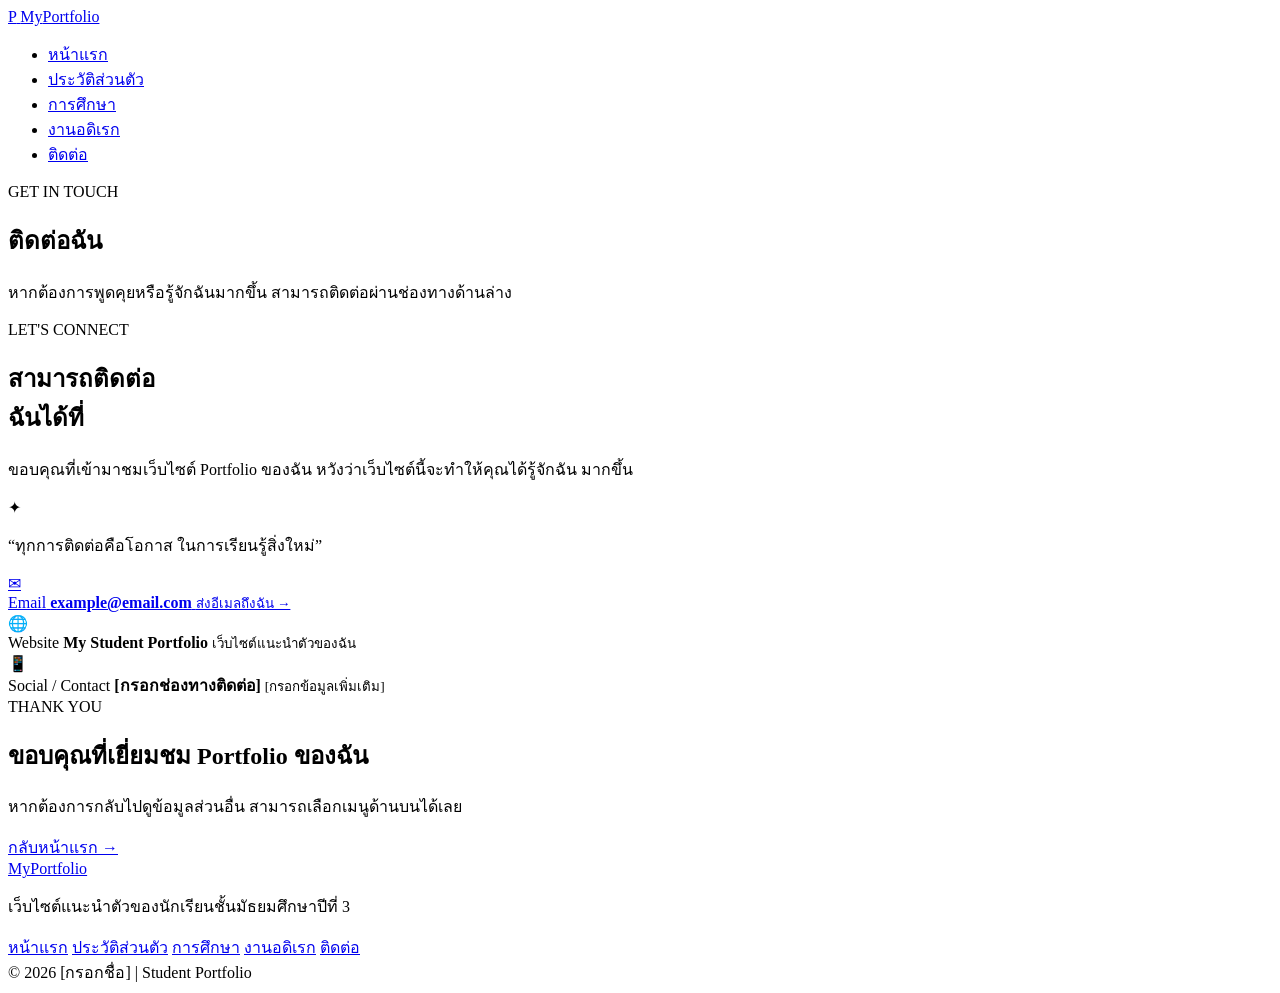
==== contact.html @ 5b21dd38 "Create contact.html" ====
<!DOCTYPE html>
<html lang="th">
<head>
    <meta charset="UTF-8">
    <meta name="viewport" content="width=device-width, initial-scale=1.0">
    <meta name="description" content="ช่องทางติดต่อของนักเรียน">
    <title>My Portfolio | ติดต่อ</title>

    <link rel="stylesheet" href="style.css">
</head>

<body>

    <!-- Navigation -->
    <header class="site-header">
        <nav class="navbar container">
            <a href="index.html" class="logo">
                <span class="logo-mark">P</span>
                <span>My<span>Portfolio</span></span>
            </a>

            <ul class="nav-links">
                <li><a href="index.html">หน้าแรก</a></li>
                <li><a href="profile.html">ประวัติส่วนตัว</a></li>
                <li><a href="education.html">การศึกษา</a></li>
                <li><a href="hobby.html">งานอดิเรก</a></li>
                <li><a href="contact.html" class="active">ติดต่อ</a></li>
            </ul>
        </nav>
    </header>

    <main>

        <!-- Page Hero -->
        <section class="page-hero">
            <div class="container">
                <span class="section-label">GET IN TOUCH</span>
                <h1>ติดต่อฉัน</h1>
                <p>
                    หากต้องการพูดคุยหรือรู้จักฉันมากขึ้น
                    สามารถติดต่อผ่านช่องทางด้านล่าง
                </p>
            </div>
        </section>

        <!-- Contact -->
        <section class="section">
            <div class="container contact-layout">

                <div class="contact-intro">

                    <span class="section-label">LET'S CONNECT</span>

                    <h2>
                        สามารถติดต่อ<br>
                        <span>ฉันได้ที่</span>
                    </h2>

                    <p>
                        ขอบคุณที่เข้ามาชมเว็บไซต์ Portfolio ของฉัน
                        หวังว่าเว็บไซต์นี้จะทำให้คุณได้รู้จักฉัน
                        มากขึ้น
                    </p>

                    <div class="contact-quote">
                        <span>✦</span>
                        <p>
                            “ทุกการติดต่อคือโอกาส
                            ในการเรียนรู้สิ่งใหม่”
                        </p>
                    </div>

                </div>

                <div class="contact-cards">

                    <a href="mailto:example@email.com" class="contact-card">
                        <div class="contact-card-icon">✉</div>

                        <div>
                            <span>Email</span>
                            <strong>example@email.com</strong>
                            <small>ส่งอีเมลถึงฉัน →</small>
                        </div>
                    </a>

                    <div class="contact-card">
                        <div class="contact-card-icon">🌐</div>

                        <div>
                            <span>Website</span>
                            <strong>My Student Portfolio</strong>
                            <small>เว็บไซต์แนะนำตัวของฉัน</small>
                        </div>
                    </div>

                    <div class="contact-card">
                        <div class="contact-card-icon">📱</div>

                        <div>
                            <span>Social / Contact</span>
                            <strong>[กรอกช่องทางติดต่อ]</strong>
                            <small>[กรอกข้อมูลเพิ่มเติม]</small>
                        </div>
                    </div>

                </div>

            </div>
        </section>

        <!-- CTA -->
        <section class="container">
            <div class="contact-cta">

                <div>
                    <span class="section-label light-label">
                        THANK YOU
                    </span>

                    <h2>ขอบคุณที่เยี่ยมชม Portfolio ของฉัน</h2>

                    <p>
                        หากต้องการกลับไปดูข้อมูลส่วนอื่น
                        สามารถเลือกเมนูด้านบนได้เลย
                    </p>
                </div>

                <a href="index.html" class="btn btn-white">
                    กลับหน้าแรก →
                </a>

            </div>
        </section>

    </main>

    <!-- Footer -->
    <footer class="site-footer">
        <div class="container footer-content">

            <div>
                <a href="index.html" class="footer-logo">
                    MyPortfolio
                </a>
                <p>
                    เว็บไซต์แนะนำตัวของนักเรียนชั้นมัธยมศึกษาปีที่ 3
                </p>
            </div>

            <div class="footer-links">
                <a href="index.html">หน้าแรก</a>
                <a href="profile.html">ประวัติส่วนตัว</a>
                <a href="education.html">การศึกษา</a>
                <a href="hobby.html">งานอดิเรก</a>
                <a href="contact.html">ติดต่อ</a>
            </div>

        </div>

        <div class="container copyright">
            © 2026 [กรอกชื่อ] | Student Portfolio
        </div>
    </footer>

</body>
</html>
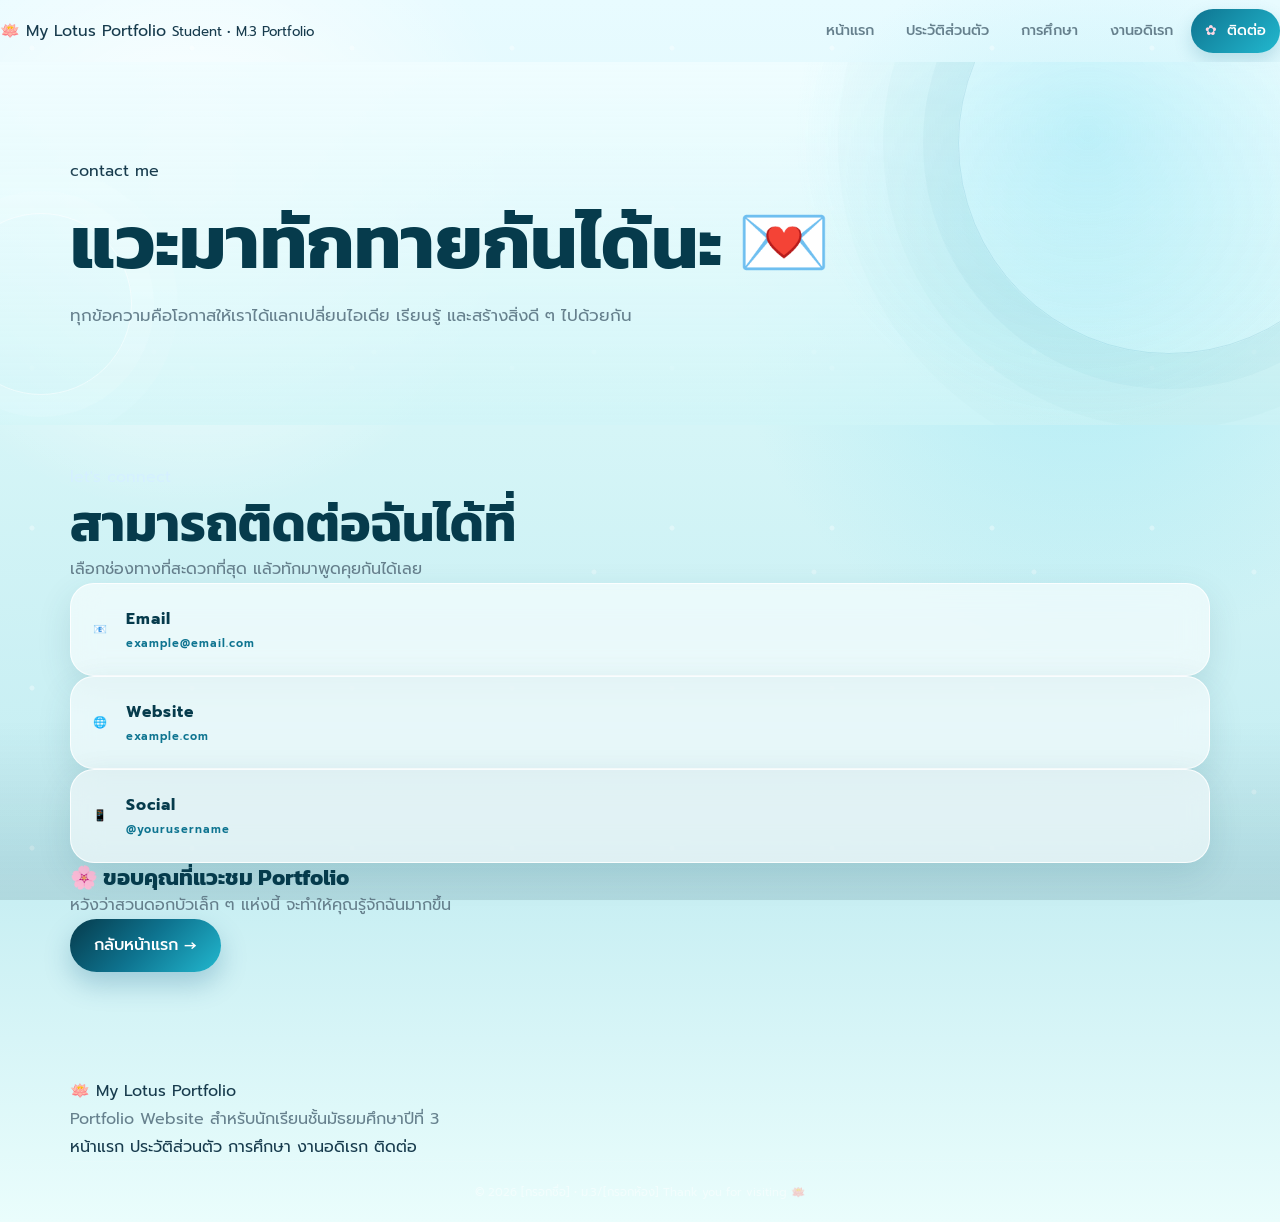
==== commit a56ed110: "Update contact.html" ====
--- a/contact.html
+++ b/contact.html
@@ -1,167 +1,308 @@
 <!DOCTYPE html>
 <html lang="th">
 <head>
-    <meta charset="UTF-8">
-    <meta name="viewport" content="width=device-width, initial-scale=1.0">
-    <meta name="description" content="ช่องทางติดต่อของนักเรียน">
-    <title>My Portfolio | ติดต่อ</title>
-
-    <link rel="stylesheet" href="style.css">
+  <meta charset="UTF-8">
+  <meta name="viewport" content="width=device-width, initial-scale=1.0">
+  <meta name="description" content="ช่องทางติดต่อเจ้าของเว็บไซต์ Portfolio">
+  <title>My Lotus Portfolio | ติดต่อ</title>
+  <link rel="stylesheet" href="style.css">
 </head>
 
 <body>
 
-    <!-- Navigation -->
-    <header class="site-header">
-        <nav class="navbar container">
-            <a href="index.html" class="logo">
-                <span class="logo-mark">P</span>
-                <span>My<span>Portfolio</span></span>
+<div class="site-shell">
+
+  <div class="nav-wrap">
+
+    <nav class="navbar" aria-label="เมนูหลัก">
+
+      <a class="brand" href="index.html">
+
+        <span class="brand-mark">
+          🪷
+        </span>
+
+        <span>
+          My Lotus Portfolio
+          <small>Student • M.3 Portfolio</small>
+        </span>
+
+      </a>
+
+
+      <div class="nav-links">
+
+        <a href="index.html">
+          หน้าแรก
+        </a>
+
+        <a href="profile.html">
+          ประวัติส่วนตัว
+        </a>
+
+        <a href="education.html">
+          การศึกษา
+        </a>
+
+        <a href="hobby.html">
+          งานอดิเรก
+        </a>
+
+        <a class="active" href="contact.html">
+          ติดต่อ
+        </a>
+
+      </div>
+
+    </nav>
+
+  </div>
+
+
+  <main>
+
+    <section class="page-hero">
+
+      <div class="container">
+
+        <div class="page-hero-inner reveal">
+
+          <div class="section-kicker">
+            contact me
+          </div>
+
+          <h1>
+            แวะมาทักทายกันได้นะ 💌
+          </h1>
+
+          <p>
+            ทุกข้อความคือโอกาสให้เราได้แลกเปลี่ยนไอเดีย
+            เรียนรู้ และสร้างสิ่งดี ๆ ไปด้วยกัน
+          </p>
+
+        </div>
+
+      </div>
+
+    </section>
+
+
+    <section
+      class="section"
+      style="padding-top:38px"
+    >
+
+      <div class="container">
+
+        <div class="contact-hero">
+
+
+          <article
+            class="lake-card contact-banner reveal"
+            style="position:relative;overflow:hidden"
+          >
+
+            <div class="card-content">
+
+              <div
+                class="section-kicker"
+                style="color:#d5f0ff"
+              >
+                let's connect
+              </div>
+
+              <h2>
+                สามารถติดต่อฉันได้ที่
+              </h2>
+
+              <p>
+                เลือกช่องทางที่สะดวกที่สุด
+                แล้วทักมาพูดคุยกันได้เลย
+              </p>
+
+            </div>
+
+            <div class="contact-wave"></div>
+
+          </article>
+
+
+          <div class="contact-list">
+
+            <a
+              class="lake-card contact-card reveal delay-1"
+              href="mailto:example@email.com"
+            >
+
+              <span class="contact-icon">
+                📧
+              </span>
+
+              <span>
+
+                <strong>
+                  Email
+                </strong>
+
+                <span>
+                  example@email.com
+                </span>
+
+              </span>
+
             </a>
 
-            <ul class="nav-links">
-                <li><a href="index.html">หน้าแรก</a></li>
-                <li><a href="profile.html">ประวัติส่วนตัว</a></li>
-                <li><a href="education.html">การศึกษา</a></li>
-                <li><a href="hobby.html">งานอดิเรก</a></li>
-                <li><a href="contact.html" class="active">ติดต่อ</a></li>
-            </ul>
+
+            <a
+              class="lake-card contact-card reveal delay-2"
+              href="https://example.com"
+              target="_blank"
+              rel="noopener"
+            >
+
+              <span class="contact-icon">
+                🌐
+              </span>
+
+              <span>
+
+                <strong>
+                  Website
+                </strong>
+
+                <span>
+                  example.com
+                </span>
+
+              </span>
+
+            </a>
+
+
+            <a
+              class="lake-card contact-card reveal"
+              href="https://instagram.com/"
+              target="_blank"
+              rel="noopener"
+            >
+
+              <span class="contact-icon">
+                📱
+              </span>
+
+              <span>
+
+                <strong>
+                  Social
+                </strong>
+
+                <span>
+                  @yourusername
+                </span>
+
+              </span>
+
+            </a>
+
+          </div>
+
+        </div>
+
+
+        <div class="lake-card cta reveal">
+
+          <div>
+
+            <h3>
+              🌸 ขอบคุณที่แวะชม Portfolio
+            </h3>
+
+            <p>
+              หวังว่าสวนดอกบัวเล็ก ๆ แห่งนี้
+              จะทำให้คุณรู้จักฉันมากขึ้น
+            </p>
+
+          </div>
+
+          <a
+            class="btn btn-primary"
+            href="index.html"
+          >
+            กลับหน้าแรก →
+          </a>
+
+        </div>
+
+      </div>
+
+    </section>
+
+  </main>
+
+
+  <footer class="footer">
+
+    <div class="container">
+
+      <div class="footer-grid">
+
+        <div>
+
+          <div class="footer-brand">
+            🪷 My Lotus Portfolio
+          </div>
+
+          <p>
+            Portfolio Website สำหรับนักเรียนชั้นมัธยมศึกษาปีที่ 3
+          </p>
+
+        </div>
+
+
+        <nav class="footer-nav">
+
+          <a href="index.html">
+            หน้าแรก
+          </a>
+
+          <a href="profile.html">
+            ประวัติส่วนตัว
+          </a>
+
+          <a href="education.html">
+            การศึกษา
+          </a>
+
+          <a href="hobby.html">
+            งานอดิเรก
+          </a>
+
+          <a href="contact.html">
+            ติดต่อ
+          </a>
+
         </nav>
-    </header>
-
-    <main>
-
-        <!-- Page Hero -->
-        <section class="page-hero">
-            <div class="container">
-                <span class="section-label">GET IN TOUCH</span>
-                <h1>ติดต่อฉัน</h1>
-                <p>
-                    หากต้องการพูดคุยหรือรู้จักฉันมากขึ้น
-                    สามารถติดต่อผ่านช่องทางด้านล่าง
-                </p>
-            </div>
-        </section>
-
-        <!-- Contact -->
-        <section class="section">
-            <div class="container contact-layout">
-
-                <div class="contact-intro">
-
-                    <span class="section-label">LET'S CONNECT</span>
-
-                    <h2>
-                        สามารถติดต่อ<br>
-                        <span>ฉันได้ที่</span>
-                    </h2>
-
-                    <p>
-                        ขอบคุณที่เข้ามาชมเว็บไซต์ Portfolio ของฉัน
-                        หวังว่าเว็บไซต์นี้จะทำให้คุณได้รู้จักฉัน
-                        มากขึ้น
-                    </p>
-
-                    <div class="contact-quote">
-                        <span>✦</span>
-                        <p>
-                            “ทุกการติดต่อคือโอกาส
-                            ในการเรียนรู้สิ่งใหม่”
-                        </p>
-                    </div>
-
-                </div>
-
-                <div class="contact-cards">
-
-                    <a href="mailto:example@email.com" class="contact-card">
-                        <div class="contact-card-icon">✉</div>
-
-                        <div>
-                            <span>Email</span>
-                            <strong>example@email.com</strong>
-                            <small>ส่งอีเมลถึงฉัน →</small>
-                        </div>
-                    </a>
-
-                    <div class="contact-card">
-                        <div class="contact-card-icon">🌐</div>
-
-                        <div>
-                            <span>Website</span>
-                            <strong>My Student Portfolio</strong>
-                            <small>เว็บไซต์แนะนำตัวของฉัน</small>
-                        </div>
-                    </div>
-
-                    <div class="contact-card">
-                        <div class="contact-card-icon">📱</div>
-
-                        <div>
-                            <span>Social / Contact</span>
-                            <strong>[กรอกช่องทางติดต่อ]</strong>
-                            <small>[กรอกข้อมูลเพิ่มเติม]</small>
-                        </div>
-                    </div>
-
-                </div>
-
-            </div>
-        </section>
-
-        <!-- CTA -->
-        <section class="container">
-            <div class="contact-cta">
-
-                <div>
-                    <span class="section-label light-label">
-                        THANK YOU
-                    </span>
-
-                    <h2>ขอบคุณที่เยี่ยมชม Portfolio ของฉัน</h2>
-
-                    <p>
-                        หากต้องการกลับไปดูข้อมูลส่วนอื่น
-                        สามารถเลือกเมนูด้านบนได้เลย
-                    </p>
-                </div>
-
-                <a href="index.html" class="btn btn-white">
-                    กลับหน้าแรก →
-                </a>
-
-            </div>
-        </section>
-
-    </main>
-
-    <!-- Footer -->
-    <footer class="site-footer">
-        <div class="container footer-content">
-
-            <div>
-                <a href="index.html" class="footer-logo">
-                    MyPortfolio
-                </a>
-                <p>
-                    เว็บไซต์แนะนำตัวของนักเรียนชั้นมัธยมศึกษาปีที่ 3
-                </p>
-            </div>
-
-            <div class="footer-links">
-                <a href="index.html">หน้าแรก</a>
-                <a href="profile.html">ประวัติส่วนตัว</a>
-                <a href="education.html">การศึกษา</a>
-                <a href="hobby.html">งานอดิเรก</a>
-                <a href="contact.html">ติดต่อ</a>
-            </div>
-
-        </div>
-
-        <div class="container copyright">
-            © 2026 [กรอกชื่อ] | Student Portfolio
-        </div>
-    </footer>
+
+      </div>
+
+
+      <div class="copyright">
+
+        <span>
+          © 2026 [กรอกชื่อ] • ม.3/[กรอกห้อง]
+        </span>
+
+        <span>
+          Thank you for visiting 🪷
+        </span>
+
+      </div>
+
+    </div>
+
+  </footer>
+
+</div>
 
 </body>
 </html>
--- a/style.css
+++ b/style.css
@@ -0,0 +1,2569 @@
+/* =========================================================
+   LOTUS LAKE PORTFOLIO
+   Cute / Elegant / Dreamy / Modern Student Portfolio
+   Theme: Lotus + Water + Koi Fish
+   ========================================================= */
+
+@import url('https://fonts.googleapis.com/css2?family=Kanit:wght@300;400;500;600;700&family=Prompt:wght@300;400;500;600&display=swap');
+
+
+/* =========================================================
+   ROOT
+   ========================================================= */
+
+:root {
+    --deep-water: #063B4C;
+    --deep-blue: #075985;
+    --ocean: #0E7490;
+    --aqua: #22B8CF;
+    --sky: #7DDFF2;
+    --water-light: #DFF8FC;
+
+    --lotus-pink: #F6A6C1;
+    --lotus-soft: #FFD8E5;
+    --lotus-white: #FFF7FA;
+
+    --leaf: #3DA58B;
+    --leaf-dark: #247A69;
+    --leaf-soft: #A9E5D3;
+
+    --cream: #FFFDF8;
+    --white: #FFFFFF;
+    --text: #173B4D;
+    --muted: #66808D;
+
+    --glass: rgba(255, 255, 255, 0.58);
+    --glass-strong: rgba(255, 255, 255, 0.78);
+    --border: rgba(255, 255, 255, 0.68);
+
+    --shadow-soft: 0 12px 35px rgba(4, 70, 88, 0.12);
+    --shadow-card: 0 20px 50px rgba(4, 70, 88, 0.15);
+    --shadow-large: 0 30px 75px rgba(3, 59, 76, 0.20);
+
+    --radius-sm: 14px;
+    --radius-md: 24px;
+    --radius-lg: 38px;
+
+    --transition: 0.35s ease;
+}
+
+
+/* =========================================================
+   RESET
+   ========================================================= */
+
+* {
+    margin: 0;
+    padding: 0;
+    box-sizing: border-box;
+}
+
+html {
+    scroll-behavior: smooth;
+}
+
+body {
+    position: relative;
+    font-family: "Prompt", sans-serif;
+    color: var(--text);
+    line-height: 1.75;
+    overflow-x: hidden;
+
+    background:
+        radial-gradient(
+            circle at 15% 15%,
+            rgba(255, 255, 255, 0.95),
+            transparent 22%
+        ),
+        radial-gradient(
+            circle at 85% 25%,
+            rgba(125, 223, 242, 0.40),
+            transparent 25%
+        ),
+        linear-gradient(
+            180deg,
+            #E8FBFF 0%,
+            #D5F5F7 35%,
+            #C4EDF2 70%,
+            #EAFDFC 100%
+        );
+}
+
+body::before {
+    content: "";
+    position: fixed;
+    inset: 0;
+    z-index: -5;
+    pointer-events: none;
+
+    background:
+        radial-gradient(
+            circle at 20% 30%,
+            rgba(255, 255, 255, 0.35) 0 2px,
+            transparent 3px
+        ),
+        radial-gradient(
+            circle at 70% 60%,
+            rgba(255, 255, 255, 0.30) 0 2px,
+            transparent 3px
+        );
+
+    background-size: 160px 160px, 220px 220px;
+}
+
+body::after {
+    content: "";
+    position: fixed;
+    inset: auto 0 0;
+    height: 180px;
+    z-index: -4;
+    pointer-events: none;
+
+    background: linear-gradient(
+        to top,
+        rgba(6, 59, 76, 0.12),
+        transparent
+    );
+}
+
+img {
+    display: block;
+    max-width: 100%;
+}
+
+a {
+    color: inherit;
+    text-decoration: none;
+}
+
+ul {
+    list-style: none;
+}
+
+.container {
+    width: min(1140px, 90%);
+    margin: 0 auto;
+}
+
+
+/* =========================================================
+   TYPOGRAPHY
+   ========================================================= */
+
+h1,
+h2,
+h3,
+h4 {
+    font-family: "Kanit", sans-serif;
+    line-height: 1.25;
+    color: var(--deep-water);
+}
+
+h1 {
+    font-size: clamp(2.8rem, 6vw, 5.5rem);
+    font-weight: 700;
+}
+
+h2 {
+    font-size: clamp(2rem, 4vw, 3.2rem);
+}
+
+h3 {
+    font-size: 1.4rem;
+}
+
+p {
+    color: var(--muted);
+}
+
+
+/* =========================================================
+   WATER DECORATION
+   ========================================================= */
+
+.site-header,
+.hero,
+.page-hero,
+.section,
+.site-footer {
+    position: relative;
+}
+
+
+/* Ripple circles */
+
+.hero::before,
+.page-hero::before {
+    content: "";
+    position: absolute;
+    width: 420px;
+    height: 420px;
+    border: 1px solid rgba(14, 116, 144, 0.12);
+    border-radius: 50%;
+    top: -130px;
+    right: -100px;
+    box-shadow:
+        0 0 0 35px rgba(14, 116, 144, 0.035),
+        0 0 0 75px rgba(14, 116, 144, 0.025),
+        0 0 0 120px rgba(14, 116, 144, 0.015);
+    animation: rippleFloat 7s ease-in-out infinite;
+    pointer-events: none;
+}
+
+.hero::after,
+.page-hero::after {
+    content: "";
+    position: absolute;
+    width: 180px;
+    height: 180px;
+    left: -50px;
+    bottom: 30px;
+    border-radius: 50%;
+    border: 1px solid rgba(255, 255, 255, 0.55);
+    box-shadow:
+        0 0 0 22px rgba(255, 255, 255, 0.10),
+        0 0 0 46px rgba(255, 255, 255, 0.06);
+    pointer-events: none;
+}
+
+
+/* =========================================================
+   NAVIGATION
+   ========================================================= */
+
+.site-header {
+    position: sticky;
+    top: 0;
+    z-index: 1000;
+    padding: 13px 0;
+
+    background: rgba(232, 251, 255, 0.72);
+    backdrop-filter: blur(20px);
+    -webkit-backdrop-filter: blur(20px);
+
+    border-bottom: 1px solid rgba(255, 255, 255, 0.7);
+    box-shadow: 0 8px 30px rgba(8, 83, 102, 0.06);
+}
+
+.navbar {
+    min-height: 62px;
+    display: flex;
+    align-items: center;
+    justify-content: space-between;
+    gap: 25px;
+}
+
+.logo {
+    display: inline-flex;
+    align-items: center;
+    gap: 11px;
+
+    color: var(--deep-water);
+    font-family: "Kanit", sans-serif;
+    font-size: 1.3rem;
+    font-weight: 600;
+
+    white-space: nowrap;
+}
+
+.logo > span:last-child > span {
+    color: var(--ocean);
+}
+
+.logo-mark {
+    position: relative;
+    width: 44px;
+    height: 44px;
+
+    display: grid;
+    place-items: center;
+
+    border-radius: 50% 50% 45% 45%;
+
+    color: white;
+    background:
+        radial-gradient(
+            circle at 35% 30%,
+            #7DE8EE,
+            var(--ocean)
+        );
+
+    box-shadow:
+        0 10px 24px rgba(14, 116, 144, 0.22),
+        inset 0 2px 6px rgba(255,255,255,0.35);
+}
+
+.logo-mark::after {
+    content: "✦";
+    position: absolute;
+    right: -5px;
+    top: -5px;
+
+    width: 15px;
+    height: 15px;
+
+    display: grid;
+    place-items: center;
+
+    border-radius: 50%;
+    background: var(--lotus-pink);
+    color: white;
+    font-size: 0.55rem;
+}
+
+.nav-links {
+    display: flex;
+    align-items: center;
+    justify-content: flex-end;
+    flex-wrap: wrap;
+    gap: 4px;
+}
+
+.nav-links a {
+    position: relative;
+
+    display: block;
+    padding: 9px 14px;
+
+    border-radius: 100px;
+
+    color: var(--muted);
+    font-size: 0.9rem;
+    font-weight: 500;
+
+    transition: var(--transition);
+}
+
+.nav-links a:hover {
+    color: var(--ocean);
+    background: rgba(255, 255, 255, 0.68);
+    transform: translateY(-2px);
+}
+
+.nav-links a.active {
+    color: white;
+    background: linear-gradient(
+        135deg,
+        var(--ocean),
+        var(--aqua)
+    );
+
+    box-shadow:
+        0 8px 18px rgba(14, 116, 144, 0.20);
+}
+
+.nav-links a.active::before {
+    content: "✿";
+    margin-right: 5px;
+    color: var(--lotus-soft);
+}
+
+
+/* =========================================================
+   GENERAL SECTION
+   ========================================================= */
+
+.section {
+    padding: 105px 0;
+}
+
+.soft-section {
+    background:
+        linear-gradient(
+            180deg,
+            rgba(255,255,255,0.18),
+            rgba(195,239,242,0.35)
+        );
+}
+
+.section-heading {
+    margin-bottom: 52px;
+}
+
+.section-heading.centered {
+    max-width: 720px;
+    margin-left: auto;
+    margin-right: auto;
+    text-align: center;
+}
+
+.section-heading h2 {
+    margin: 9px 0 15px;
+}
+
+.section-heading p {
+    max-width: 620px;
+}
+
+.section-heading.centered p {
+    margin-left: auto;
+    margin-right: auto;
+}
+
+.section-label {
+    display: inline-block;
+
+    padding: 5px 11px;
+
+    border-radius: 100px;
+
+    color: var(--ocean);
+    background: rgba(255, 255, 255, 0.65);
+
+    border: 1px solid rgba(255,255,255,0.85);
+
+    font-size: 0.72rem;
+    font-weight: 600;
+    letter-spacing: 2px;
+}
+
+.light-label {
+    color: var(--lotus-soft);
+    background: rgba(255,255,255,0.10);
+    border-color: rgba(255,255,255,0.12);
+}
+
+
+/* =========================================================
+   BUTTONS
+   ========================================================= */
+
+.btn {
+    display: inline-flex;
+    align-items: center;
+    justify-content: center;
+    gap: 10px;
+
+    min-height: 53px;
+    padding: 0 24px;
+
+    border-radius: 100px;
+
+    font-weight: 500;
+
+    transition: var(--transition);
+}
+
+.btn-primary {
+    color: white;
+
+    background:
+        linear-gradient(
+            135deg,
+            var(--deep-water),
+            var(--ocean),
+            var(--aqua)
+        );
+
+    box-shadow:
+        0 12px 27px rgba(7, 89, 133, 0.25);
+}
+
+.btn-primary:hover {
+    transform: translateY(-4px) scale(1.01);
+
+    box-shadow:
+        0 18px 32px rgba(7, 89, 133, 0.32);
+}
+
+.btn-secondary {
+    color: var(--deep-water);
+
+    background: rgba(255, 255, 255, 0.68);
+
+    border: 1px solid rgba(255,255,255,0.85);
+
+    box-shadow: var(--shadow-soft);
+}
+
+.btn-secondary:hover {
+    color: white;
+
+    background: var(--ocean);
+
+    transform: translateY(-4px);
+}
+
+.btn-white {
+    color: var(--deep-water);
+    background: white;
+
+    box-shadow:
+        0 12px 30px rgba(1, 48, 63, 0.16);
+}
+
+.btn-white:hover {
+    transform: translateY(-4px);
+}
+
+
+/* =========================================================
+   HERO
+   ========================================================= */
+
+.hero {
+    min-height: calc(100vh - 90px);
+
+    display: flex;
+    align-items: center;
+
+    padding: 90px 0 120px;
+
+    overflow: hidden;
+
+    background:
+        radial-gradient(
+            ellipse at 60% 100%,
+            rgba(34,184,207,0.23),
+            transparent 36%
+        ),
+        linear-gradient(
+            180deg,
+            rgba(234,253,255,0.90),
+            rgba(194,238,242,0.75)
+        );
+}
+
+.hero-grid {
+    position: relative;
+    z-index: 3;
+
+    display: grid;
+    grid-template-columns: 1.05fr 0.95fr;
+
+    align-items: center;
+
+    gap: 70px;
+}
+
+.hero-content {
+    max-width: 680px;
+}
+
+.eyebrow {
+    display: inline-flex;
+    align-items: center;
+    gap: 8px;
+
+    margin-bottom: 22px;
+    padding: 8px 14px;
+
+    border-radius: 100px;
+
+    color: var(--ocean);
+    background: rgba(255,255,255,0.7);
+
+    border: 1px solid rgba(255,255,255,0.9);
+
+    box-shadow: var(--shadow-soft);
+
+    font-size: 0.72rem;
+    font-weight: 600;
+    letter-spacing: 1.5px;
+}
+
+.eyebrow::before {
+    content: "🪷";
+    font-size: 0.95rem;
+}
+
+.hero h1 {
+    margin-bottom: 22px;
+}
+
+.hero h1 span {
+    color: var(--ocean);
+    text-shadow: 0 6px 18px rgba(14, 116, 144, 0.12);
+}
+
+.hero-subtitle {
+    max-width: 620px;
+
+    margin-bottom: 10px;
+
+    color: var(--deep-water);
+
+    font-size: 1.2rem;
+    font-weight: 400;
+}
+
+.hero-description {
+    max-width: 600px;
+    margin-bottom: 32px;
+}
+
+.hero-buttons {
+    display: flex;
+    flex-wrap: wrap;
+    gap: 12px;
+}
+
+.hero-stats {
+    display: flex;
+    align-items: center;
+    gap: 34px;
+
+    margin-top: 42px;
+}
+
+.hero-stats div {
+    display: flex;
+    flex-direction: column;
+}
+
+.hero-stats strong {
+    color: var(--deep-water);
+
+    font-family: "Kanit", sans-serif;
+    font-size: 1.5rem;
+}
+
+.hero-stats span {
+    color: var(--muted);
+    font-size: 0.75rem;
+}
+
+
+/* =========================================================
+   HERO VISUAL
+   ========================================================= */
+
+.hero-visual {
+    position: relative;
+    min-height: 570px;
+
+    display: grid;
+    place-items: center;
+}
+
+.hero-water-glow {
+    position: absolute;
+    width: 480px;
+    height: 480px;
+    border-radius: 50%;
+
+    background:
+        radial-gradient(
+            circle,
+            rgba(255,255,255,0.55),
+            rgba(125,223,242,0.14),
+            transparent 70%
+        );
+
+    animation: glowPulse 5s ease-in-out infinite;
+}
+
+.profile-orbit {
+    position: absolute;
+
+    width: 450px;
+    height: 450px;
+
+    border-radius: 50%;
+
+    border:
+        2px solid rgba(255,255,255,0.72);
+
+    box-shadow:
+        0 0 0 18px rgba(255,255,255,0.08),
+        0 0 0 40px rgba(125,223,242,0.08);
+
+    animation: floatSlow 6s ease-in-out infinite;
+}
+
+.profile-frame {
+    position: relative;
+    z-index: 4;
+
+    width: min(390px, 76%);
+    aspect-ratio: 0.85;
+
+    padding: 10px;
+
+    border-radius:
+        46%
+        46%
+        40%
+        40%;
+
+    background:
+        linear-gradient(
+            145deg,
+            rgba(255,255,255,0.92),
+            rgba(230,251,255,0.72)
+        );
+
+    border:
+        1px solid rgba(255,255,255,0.9);
+
+    box-shadow:
+        0 28px 65px rgba(5, 69, 84, 0.22);
+
+    transform: rotate(2deg);
+
+    transition: var(--transition);
+}
+
+.profile-frame:hover {
+    transform:
+        rotate(0deg)
+        translateY(-8px)
+        scale(1.02);
+}
+
+.profile-frame::before {
+    content: "🪷";
+
+    position: absolute;
+    z-index: 5;
+
+    right: -32px;
+    top: 15px;
+
+    width: 76px;
+    height: 76px;
+
+    display: grid;
+    place-items: center;
+
+    border-radius: 50%;
+
+    background: rgba(255,255,255,0.72);
+
+    box-shadow:
+        0 12px 30px rgba(8,83,102,0.15);
+
+    font-size: 2.6rem;
+
+    animation: flowerFloat 4s ease-in-out infinite;
+}
+
+.profile-frame img {
+    width: 100%;
+    height: 100%;
+
+    object-fit: cover;
+
+    border-radius:
+        44%
+        44%
+        39%
+        39%;
+}
+
+
+.floating-card {
+    position: absolute;
+    z-index: 7;
+
+    display: flex;
+    align-items: center;
+    gap: 12px;
+
+    padding: 13px 16px;
+
+    border:
+        1px solid rgba(255,255,255,0.80);
+
+    border-radius: 18px;
+
+    background:
+        rgba(255,255,255,0.65);
+
+    backdrop-filter: blur(20px);
+
+    box-shadow:
+        0 15px 40px rgba(4,70,88,0.12);
+
+    transition: var(--transition);
+}
+
+.floating-card:hover {
+    transform: translateY(-5px);
+    background: rgba(255,255,255,0.78);
+}
+
+.card-top {
+    top: 75px;
+    left: 0;
+}
+
+.card-bottom {
+    right: -5px;
+    bottom: 70px;
+}
+
+.floating-icon {
+    width: 42px;
+    height: 42px;
+
+    display: grid;
+    place-items: center;
+
+    border-radius: 14px;
+
+    background:
+        linear-gradient(
+            145deg,
+            var(--lotus-soft),
+            white
+        );
+
+    font-size: 1.2rem;
+}
+
+.floating-card strong,
+.floating-card small {
+    display: block;
+}
+
+.floating-card strong {
+    color: var(--deep-water);
+    font-size: 0.84rem;
+}
+
+.floating-card small {
+    color: var(--muted);
+    font-size: 0.67rem;
+}
+
+
+/* =========================================================
+   MINI LOTUS / LEAVES DECOR
+   ========================================================= */
+
+.lotus-decoration {
+    position: absolute;
+    z-index: 2;
+
+    width: 90px;
+    height: 90px;
+
+    animation:
+        lotusFloat 5s ease-in-out infinite;
+}
+
+.lotus-one {
+    right: 8%;
+    top: 18%;
+}
+
+.lotus-two {
+    left: 4%;
+    bottom: 14%;
+
+    transform: scale(0.7);
+    animation-delay: 1.4s;
+}
+
+.lotus-decoration::before,
+.lotus-decoration::after {
+    content: "🌸";
+    position: absolute;
+
+    font-size: 3rem;
+    filter:
+        drop-shadow(
+            0 8px 12px rgba(205, 70, 128, 0.10)
+        );
+}
+
+.lotus-decoration::before {
+    left: 0;
+    top: 0;
+}
+
+.lotus-decoration::after {
+    left: 24px;
+    top: 12px;
+    opacity: 0.78;
+}
+
+
+/* =========================================================
+   FEATURES
+   ========================================================= */
+
+.intro-section {
+    background:
+        linear-gradient(
+            180deg,
+            rgba(255,255,255,0.22),
+            rgba(255,255,255,0.42)
+        );
+}
+
+.feature-grid {
+    display: grid;
+    grid-template-columns: repeat(3, 1fr);
+    gap: 22px;
+}
+
+.feature-card {
+    position: relative;
+
+    min-height: 285px;
+
+    padding: 32px;
+
+    border:
+        1px solid rgba(255,255,255,0.80);
+
+    border-radius: var(--radius-md);
+
+    background:
+        linear-gradient(
+            145deg,
+            rgba(255,255,255,0.78),
+            rgba(255,255,255,0.45)
+        );
+
+    backdrop-filter: blur(15px);
+
+    box-shadow: var(--shadow-soft);
+
+    overflow: hidden;
+
+    transition: var(--transition);
+}
+
+.feature-card::before {
+    content: "";
+    position: absolute;
+
+    width: 150px;
+    height: 150px;
+
+    right: -55px;
+    top: -55px;
+
+    border-radius: 50%;
+
+    background:
+        radial-gradient(
+            circle,
+            rgba(125,223,242,0.28),
+            transparent 70%
+        );
+}
+
+.feature-card:hover {
+    transform: translateY(-9px);
+
+    box-shadow: var(--shadow-card);
+
+    border-color:
+        rgba(255,255,255,1);
+}
+
+.feature-highlight {
+    color: white;
+
+    background:
+        linear-gradient(
+            145deg,
+            rgba(5,59,76,0.96),
+            rgba(14,116,144,0.90)
+        );
+
+    box-shadow:
+        0 25px 55px rgba(6,59,76,0.24);
+}
+
+.feature-highlight h3,
+.feature-highlight p {
+    color: white;
+}
+
+.feature-highlight a {
+    color: var(--lotus-soft);
+}
+
+.feature-icon {
+    width: 58px;
+    height: 58px;
+
+    display: grid;
+    place-items: center;
+
+    margin-bottom: 35px;
+
+    border-radius: 18px;
+
+    background:
+        linear-gradient(
+            145deg,
+            rgba(255,255,255,0.82),
+            rgba(255,255,255,0.55)
+        );
+
+    font-size: 1.45rem;
+
+    box-shadow:
+        0 8px 20px rgba(8,83,102,0.08);
+}
+
+.feature-number {
+    position: absolute;
+
+    top: 24px;
+    right: 25px;
+
+    color: rgba(14,116,144,0.12);
+
+    font-family: "Kanit", sans-serif;
+    font-size: 3rem;
+    font-weight: 700;
+}
+
+.feature-highlight .feature-number {
+    color: rgba(255,255,255,0.12);
+}
+
+.feature-card h3 {
+    margin-bottom: 10px;
+}
+
+.feature-card p {
+    margin-bottom: 24px;
+}
+
+.feature-card a {
+    color: var(--ocean);
+    font-size: 0.86rem;
+    font-weight: 600;
+}
+
+
+/* =========================================================
+   BANNER
+   ========================================================= */
+
+.cta-banner,
+.contact-cta,
+.interest-banner {
+    position: relative;
+
+    display: flex;
+    align-items: center;
+    justify-content: space-between;
+
+    gap: 30px;
+
+    padding: 58px;
+
+    margin-bottom: 100px;
+
+    overflow: hidden;
+
+    border-radius: var(--radius-lg);
+
+    color: white;
+
+    background:
+        radial-gradient(
+            circle at 15% 20%,
+            rgba(125,223,242,0.28),
+            transparent 30%
+        ),
+        linear-gradient(
+            135deg,
+            var(--deep-water),
+            var(--ocean)
+        );
+
+    box-shadow:
+        0 30px 65px rgba(6,59,76,0.20);
+}
+
+.cta-banner::before,
+.contact-cta::before,
+.interest-banner::before {
+    content: "🪷";
+
+    position: absolute;
+
+    right: 24px;
+    bottom: -10px;
+
+    font-size: 7rem;
+
+    opacity: 0.08;
+}
+
+.cta-banner::after,
+.contact-cta::after,
+.interest-banner::after {
+    content: "";
+
+    position: absolute;
+
+    width: 300px;
+    height: 300px;
+
+    right: -90px;
+    bottom: -120px;
+
+    border:
+        50px solid rgba(255,255,255,0.05);
+
+    border-radius: 50%;
+}
+
+.cta-banner h2,
+.contact-cta h2,
+.interest-banner h2 {
+    color: white;
+    margin: 8px 0;
+}
+
+.cta-banner p,
+.contact-cta p,
+.interest-banner p {
+    color: rgba(255,255,255,0.72);
+}
+
+
+/* =========================================================
+   PAGE HERO
+   ========================================================= */
+
+.page-hero {
+    padding: 95px 0;
+
+    background:
+        radial-gradient(
+            circle at 85% 20%,
+            rgba(125,223,242,0.40),
+            transparent 26%
+        ),
+        linear-gradient(
+            180deg,
+            rgba(240,253,255,0.92),
+            rgba(208,245,247,0.70)
+        );
+
+    overflow: hidden;
+}
+
+.page-hero h1 {
+    position: relative;
+    z-index: 2;
+
+    max-width: 800px;
+
+    margin: 10px 0 12px;
+
+    font-size: clamp(2.8rem, 6vw, 4.7rem);
+}
+
+.page-hero p {
+    position: relative;
+    z-index: 2;
+
+    max-width: 670px;
+
+    font-size: 1.05rem;
+}
+
+
+/* =========================================================
+   PROFILE
+   ========================================================= */
+
+.profile-layout {
+    display: grid;
+
+    grid-template-columns:
+        0.78fr
+        1.22fr;
+
+    align-items: center;
+
+    gap: 85px;
+}
+
+.profile-image-wrap {
+    position: relative;
+    max-width: 410px;
+    margin: 0 auto;
+}
+
+.image-decoration {
+    position: absolute;
+    z-index: 0;
+
+    width: 88%;
+    height: 88%;
+
+    right: -30px;
+    bottom: -28px;
+
+    border-radius: 38px;
+
+    background:
+        linear-gradient(
+            145deg,
+            rgba(61,165,139,0.18),
+            rgba(34,184,207,0.22)
+        );
+
+    transform: rotate(7deg);
+}
+
+.large-profile-image {
+    position: relative;
+    z-index: 1;
+
+    width: 100%;
+
+    border-radius: 38px;
+
+    border:
+        10px solid rgba(255,255,255,0.78);
+
+    box-shadow:
+        var(--shadow-large);
+
+    transition: var(--transition);
+}
+
+.large-profile-image:hover {
+    transform:
+        translateY(-7px)
+        rotate(-1deg);
+}
+
+.profile-info h2 {
+    margin: 9px 0 18px;
+}
+
+.profile-info h2 span {
+    color: var(--ocean);
+}
+
+.lead-text {
+    max-width: 650px;
+    margin-bottom: 30px;
+    font-size: 1.05rem;
+}
+
+.info-grid {
+    display: grid;
+    grid-template-columns: repeat(2, 1fr);
+    gap: 12px;
+}
+
+.info-item {
+    display: flex;
+    align-items: center;
+    gap: 12px;
+
+    padding: 15px;
+
+    border:
+        1px solid rgba(255,255,255,0.82);
+
+    border-radius: 18px;
+
+    background:
+        rgba(255,255,255,0.58);
+
+    backdrop-filter: blur(15px);
+
+    box-shadow: var(--shadow-soft);
+
+    transition: var(--transition);
+}
+
+.info-item:hover {
+    transform: translateY(-4px);
+}
+
+.info-icon {
+    width: 44px;
+    height: 44px;
+
+    display: grid;
+    place-items: center;
+
+    flex-shrink: 0;
+
+    border-radius: 14px;
+
+    background:
+        linear-gradient(
+            145deg,
+            var(--lotus-soft),
+            white
+        );
+}
+
+.info-item small,
+.info-item strong {
+    display: block;
+}
+
+.info-item small {
+    color: var(--muted);
+    font-size: 0.7rem;
+}
+
+.info-item strong {
+    color: var(--deep-water);
+    font-size: 0.87rem;
+}
+
+
+/* =========================================================
+   ABOUT
+   ========================================================= */
+
+.about-grid {
+    display: grid;
+    grid-template-columns: 0.65fr 1.35fr;
+    gap: 80px;
+}
+
+.about-heading h2 {
+    margin-top: 10px;
+}
+
+.about-content > p {
+    margin-bottom: 18px;
+}
+
+.quote-card {
+    position: relative;
+
+    display: flex;
+    gap: 15px;
+
+    margin-top: 30px;
+    padding: 25px;
+
+    border:
+        1px solid rgba(255,255,255,0.82);
+
+    border-radius: 20px;
+
+    background:
+        rgba(255,255,255,0.58);
+
+    backdrop-filter: blur(12px);
+
+    box-shadow: var(--shadow-soft);
+}
+
+.quote-card > span {
+    color: var(--lotus-pink);
+
+    font-family: Georgia, serif;
+    font-size: 3.3rem;
+
+    line-height: 0.8;
+}
+
+.quote-card p {
+    color: var(--deep-water);
+    font-weight: 500;
+}
+
+
+/* =========================================================
+   HIGHLIGHTS
+   ========================================================= */
+
+.highlight-grid {
+    display: grid;
+    grid-template-columns: repeat(3, 1fr);
+    gap: 20px;
+}
+
+.highlight-item {
+    padding: 30px;
+
+    border-radius: 24px;
+
+    border:
+        1px solid rgba(255,255,255,0.82);
+
+    background:
+        rgba(255,255,255,0.56);
+
+    backdrop-filter: blur(12px);
+
+    box-shadow: var(--shadow-soft);
+
+    transition: var(--transition);
+}
+
+.highlight-item:hover {
+    transform: translateY(-8px);
+    box-shadow: var(--shadow-card);
+}
+
+.highlight-item > span {
+    color: var(--lotus-pink);
+
+    font-family: "Kanit", sans-serif;
+    font-size: 2.3rem;
+    font-weight: 700;
+}
+
+.highlight-item h3 {
+    margin: 8px 0;
+}
+
+
+/* =========================================================
+   EDUCATION TIMELINE
+   ========================================================= */
+
+.timeline {
+    position: relative;
+
+    max-width: 860px;
+
+    margin: 0 auto;
+
+    padding-left: 54px;
+}
+
+.timeline::before {
+    content: "";
+
+    position: absolute;
+
+    top: 0;
+    bottom: 0;
+
+    left: 19px;
+
+    width: 3px;
+
+    border-radius: 100px;
+
+    background:
+        linear-gradient(
+            to bottom,
+            var(--sky),
+            var(--aqua),
+            var(--leaf)
+        );
+}
+
+.timeline-item {
+    position: relative;
+    padding-bottom: 58px;
+}
+
+.timeline-item:last-child {
+    padding-bottom: 0;
+}
+
+.timeline-dot {
+    position: absolute;
+    z-index: 2;
+
+    left: -54px;
+    top: 0;
+
+    width: 40px;
+    height: 40px;
+
+    display: grid;
+    place-items: center;
+
+    border:
+        4px solid rgba(255,255,255,0.70);
+
+    border-radius: 50%;
+
+    color: white;
+
+    background:
+        linear-gradient(
+            135deg,
+            var(--ocean),
+            var(--aqua)
+        );
+
+    font-family: "Kanit", sans-serif;
+    font-size: 0.72rem;
+
+    box-shadow:
+        0 0 0 6px rgba(255,255,255,0.28),
+        0 10px 20px rgba(14,116,144,0.15);
+}
+
+.timeline-item.current .timeline-dot {
+    background:
+        linear-gradient(
+            135deg,
+            var(--leaf-dark),
+            var(--leaf)
+        );
+}
+
+.timeline-content {
+    padding: 30px;
+
+    border:
+        1px solid rgba(255,255,255,0.82);
+
+    border-radius: 24px;
+
+    background:
+        rgba(255,255,255,0.58);
+
+    backdrop-filter: blur(15px);
+
+    box-shadow: var(--shadow-soft);
+
+    transition: var(--transition);
+}
+
+.timeline-content:hover {
+    transform: translateX(8px);
+    box-shadow: var(--shadow-card);
+}
+
+.timeline-year {
+    color: var(--ocean);
+    font-size: 0.78rem;
+    font-weight: 600;
+}
+
+.timeline-content h3 {
+    margin: 5px 0 8px;
+}
+
+
+/* =========================================================
+   EDUCATION HIGHLIGHT
+   ========================================================= */
+
+.education-highlight {
+    display: grid;
+    grid-template-columns: 1fr 1fr;
+
+    overflow: hidden;
+
+    border-radius: var(--radius-lg);
+
+    background:
+        rgba(255,255,255,0.62);
+
+    backdrop-filter: blur(15px);
+
+    border:
+        1px solid rgba(255,255,255,0.82);
+
+    box-shadow: var(--shadow-card);
+}
+
+.education-main {
+    display: flex;
+    align-items: center;
+    gap: 25px;
+
+    padding: 48px;
+
+    background:
+        radial-gradient(
+            circle at 20% 20%,
+            rgba(125,223,242,0.30),
+            transparent 35%
+        ),
+        linear-gradient(
+            145deg,
+            var(--deep-water),
+            var(--ocean)
+        );
+}
+
+.education-main h3 {
+    margin: 8px 0;
+    color: white;
+}
+
+.education-main p {
+    color: rgba(255,255,255,0.72);
+}
+
+.big-icon {
+    width: 78px;
+    height: 78px;
+
+    display: grid;
+    place-items: center;
+
+    flex-shrink: 0;
+
+    border-radius: 25px;
+
+    background:
+        rgba(255,255,255,0.10);
+
+    border:
+        1px solid rgba(255,255,255,0.17);
+
+    font-size: 2rem;
+}
+
+.education-details {
+    display: grid;
+    grid-template-columns: repeat(2, 1fr);
+
+    gap: 1px;
+
+    background:
+        rgba(210,242,244,0.65);
+}
+
+.education-details div {
+    display: flex;
+    flex-direction: column;
+    justify-content: center;
+
+    padding: 26px;
+
+    background:
+        rgba(255,255,255,0.52);
+}
+
+.education-details span {
+    color: var(--muted);
+    font-size: 0.75rem;
+}
+
+.education-details strong {
+    color: var(--deep-water);
+    font-size: 0.9rem;
+}
+
+
+/* =========================================================
+   TABLE
+   ========================================================= */
+
+.table-wrapper {
+    width: 100%;
+
+    overflow-x: auto;
+
+    border:
+        1px solid rgba(255,255,255,0.80);
+
+    border-radius: 24px;
+
+    background:
+        rgba(255,255,255,0.56);
+
+    backdrop-filter: blur(12px);
+
+    box-shadow: var(--shadow-soft);
+}
+
+.education-table {
+    width: 100%;
+    min-width: 680px;
+
+    border-collapse: collapse;
+}
+
+.education-table th,
+.education-table td {
+    padding: 18px 22px;
+    text-align: left;
+
+    border-bottom:
+        1px solid rgba(183,226,230,0.55);
+}
+
+.education-table th {
+    color: white;
+
+    background:
+        linear-gradient(
+            135deg,
+            var(--deep-water),
+            var(--ocean)
+        );
+
+    font-weight: 500;
+}
+
+.education-table tbody tr {
+    transition: var(--transition);
+}
+
+.education-table tbody tr:hover {
+    background: rgba(255,255,255,0.75);
+}
+
+.education-table tbody tr:last-child td {
+    border-bottom: none;
+}
+
+.education-table td {
+    color: var(--muted);
+    font-size: 0.9rem;
+}
+
+.status {
+    display: inline-block;
+
+    padding: 4px 11px;
+
+    border-radius: 100px;
+
+    color: var(--ocean);
+    background: var(--water-light);
+
+    font-size: 0.72rem;
+    font-weight: 500;
+}
+
+.current-status {
+    color: white;
+    background: var(--leaf);
+}
+
+
+/* =========================================================
+   HOBBY CARDS
+   ========================================================= */
+
+.hobby-grid {
+    display: grid;
+    grid-template-columns: repeat(3, 1fr);
+    gap: 22px;
+}
+
+.hobby-card {
+    position: relative;
+
+    min-height: 320px;
+
+    padding: 31px;
+
+    overflow: hidden;
+
+    border:
+        1px solid rgba(255,255,255,0.82);
+
+    border-radius: 27px;
+
+    background:
+        rgba(255,255,255,0.58);
+
+    backdrop-filter: blur(15px);
+
+    box-shadow: var(--shadow-soft);
+
+    transition: var(--transition);
+}
+
+.hobby-card::before {
+    content: "";
+
+    position: absolute;
+
+    width: 165px;
+    height: 165px;
+
+    right: -75px;
+    bottom: -75px;
+
+    border-radius: 50%;
+
+    background:
+        radial-gradient(
+            circle,
+            rgba(125,223,242,0.38),
+            transparent 70%
+        );
+
+    transition: var(--transition);
+}
+
+.hobby-card:hover {
+    transform:
+        translateY(-10px)
+        rotate(-0.5deg);
+
+    box-shadow: var(--shadow-card);
+
+    border-color:
+        rgba(255,255,255,1);
+}
+
+.hobby-card:hover::before {
+    transform: scale(1.25);
+}
+
+.hobby-icon {
+    position: relative;
+    z-index: 2;
+
+    width: 64px;
+    height: 64px;
+
+    display: grid;
+    place-items: center;
+
+    margin-bottom: 34px;
+
+    border-radius: 19px;
+
+    background:
+        linear-gradient(
+            145deg,
+            var(--lotus-soft),
+            rgba(255,255,255,0.8)
+        );
+
+    font-size: 1.6rem;
+
+    box-shadow:
+        0 9px 20px rgba(246,166,193,0.18);
+
+    transition: var(--transition);
+}
+
+.hobby-card:hover .hobby-icon {
+    transform:
+        scale(1.08)
+        rotate(-6deg);
+}
+
+.hobby-number {
+    position: absolute;
+    z-index: 2;
+
+    top: 24px;
+    right: 25px;
+
+    color: rgba(14,116,144,0.15);
+
+    font-family: "Kanit", sans-serif;
+    font-size: 1.7rem;
+    font-weight: 600;
+}
+
+.hobby-card h3 {
+    position: relative;
+    z-index: 2;
+    margin-bottom: 10px;
+}
+
+.hobby-card p {
+    position: relative;
+    z-index: 2;
+    margin-bottom: 25px;
+}
+
+.hobby-tag {
+    position: relative;
+    z-index: 2;
+
+    display: inline-block;
+
+    padding: 5px 11px;
+
+    border-radius: 100px;
+
+    color: var(--ocean);
+
+    background:
+        rgba(223,248,252,0.95);
+
+    font-size: 0.62rem;
+    font-weight: 600;
+    letter-spacing: 1px;
+}
+
+
+/* =========================================================
+   INTEREST BANNER
+   ========================================================= */
+
+.interest-banner {
+    justify-content: flex-start;
+}
+
+.interest-circle {
+    position: relative;
+    z-index: 3;
+
+    width: 105px;
+    height: 105px;
+
+    display: grid;
+    place-items: center;
+
+    flex-shrink: 0;
+
+    border-radius: 50%;
+
+    background:
+        radial-gradient(
+            circle at 35% 30%,
+            rgba(255,255,255,0.25),
+            rgba(255,255,255,0.06)
+        );
+
+    border:
+        1px solid rgba(255,255,255,0.18);
+
+    font-size: 2rem;
+
+    box-shadow:
+        inset 0 0 30px rgba(255,255,255,0.08);
+}
+
+.interest-banner h2 span {
+    color: var(--lotus-soft);
+}
+
+
+/* =========================================================
+   CONTACT
+   ========================================================= */
+
+.contact-layout {
+    display: grid;
+
+    grid-template-columns:
+        0.9fr
+        1.1fr;
+
+    gap: 80px;
+
+    align-items: center;
+}
+
+.contact-intro h2 {
+    margin: 9px 0 18px;
+}
+
+.contact-intro h2 span {
+    color: var(--ocean);
+}
+
+.contact-intro > p {
+    max-width: 520px;
+}
+
+.contact-quote {
+    display: flex;
+    align-items: center;
+    gap: 15px;
+
+    margin-top: 30px;
+    padding: 18px;
+
+    border-radius: 17px;
+
+    background:
+        rgba(255,255,255,0.58);
+
+    border:
+        1px solid rgba(255,255,255,0.82);
+
+    box-shadow: var(--shadow-soft);
+}
+
+.contact-quote span {
+    color: var(--lotus-pink);
+    font-size: 1.5rem;
+}
+
+.contact-quote p {
+    color: var(--deep-water);
+    font-size: 0.9rem;
+}
+
+.contact-cards {
+    display: flex;
+    flex-direction: column;
+    gap: 16px;
+}
+
+.contact-card {
+    display: flex;
+    align-items: center;
+    gap: 18px;
+
+    padding: 22px;
+
+    border:
+        1px solid rgba(255,255,255,0.82);
+
+    border-radius: 24px;
+
+    background:
+        rgba(255,255,255,0.58);
+
+    backdrop-filter: blur(15px);
+
+    box-shadow: var(--shadow-soft);
+
+    transition: var(--transition);
+}
+
+.contact-card:hover {
+    transform: translateX(9px);
+
+    border-color: white;
+
+    box-shadow: var(--shadow-card);
+}
+
+.contact-card-icon {
+    width: 56px;
+    height: 56px;
+
+    display: grid;
+    place-items: center;
+
+    flex-shrink: 0;
+
+    border-radius: 18px;
+
+    background:
+        linear-gradient(
+            145deg,
+            var(--lotus-soft),
+            white
+        );
+
+    color: var(--ocean);
+
+    font-size: 1.35rem;
+}
+
+.contact-card span,
+.contact-card strong,
+.contact-card small {
+    display: block;
+}
+
+.contact-card span {
+    color: var(--ocean);
+
+    font-size: 0.7rem;
+    font-weight: 600;
+    letter-spacing: 1px;
+}
+
+.contact-card strong {
+    color: var(--deep-water);
+    font-size: 0.98rem;
+}
+
+.contact-card small {
+    color: var(--muted);
+    font-size: 0.72rem;
+}
+
+
+/* =========================================================
+   FOOTER
+   ========================================================= */
+
+.site-footer {
+    margin-top: 100px;
+
+    color: white;
+
+    background:
+        radial-gradient(
+            circle at 15% 0%,
+            rgba(125,223,242,0.18),
+            transparent 25%
+        ),
+        linear-gradient(
+            150deg,
+            #043746,
+            #07566B
+        );
+
+    overflow: hidden;
+}
+
+.footer-content {
+    display: flex;
+    align-items: center;
+    justify-content: space-between;
+
+    gap: 40px;
+
+    padding: 58px 0;
+}
+
+.footer-logo {
+    display: inline-flex;
+    align-items: center;
+    gap: 8px;
+
+    margin-bottom: 8px;
+
+    color: white;
+
+    font-family: "Kanit", sans-serif;
+    font-size: 1.45rem;
+    font-weight: 600;
+}
+
+.footer-logo::before {
+    content: "🪷";
+}
+
+.footer-content p {
+    max-width: 420px;
+    color: rgba(255,255,255,0.63);
+    font-size: 0.82rem;
+}
+
+.footer-links {
+    display: flex;
+    flex-wrap: wrap;
+    justify-content: flex-end;
+    gap: 9px 20px;
+}
+
+.footer-links a {
+    color: rgba(255,255,255,0.66);
+    font-size: 0.82rem;
+    transition: var(--transition);
+}
+
+.footer-links a:hover {
+    color: white;
+    transform: translateY(-2px);
+}
+
+.copyright {
+    padding: 20px 0;
+
+    border-top:
+        1px solid rgba(255,255,255,0.10);
+
+    color: rgba(255,255,255,0.48);
+
+    font-size: 0.72rem;
+    text-align: center;
+}
+
+
+/* =========================================================
+   ANIMATIONS
+   ========================================================= */
+
+@keyframes floatSlow {
+    0%,
+    100% {
+        transform: translateY(0) rotate(0deg);
+    }
+
+    50% {
+        transform: translateY(-10px) rotate(2deg);
+    }
+}
+
+@keyframes floatSide {
+    0%,
+    100% {
+        transform: translateX(0);
+    }
+
+    50% {
+        transform: translateX(12px);
+    }
+}
+
+@keyframes flowerFloat {
+    0%,
+    100% {
+        transform: translateY(0) rotate(0deg);
+    }
+
+    50% {
+        transform: translateY(-9px) rotate(5deg);
+    }
+}
+
+@keyframes lotusFloat {
+    0%,
+    100% {
+        transform: translateY(0) rotate(-2deg);
+    }
+
+    50% {
+        transform: translateY(-12px) rotate(4deg);
+    }
+}
+
+@keyframes glowPulse {
+    0%,
+    100% {
+        opacity: 0.85;
+        transform: scale(1);
+    }
+
+    50% {
+        opacity: 1;
+        transform: scale(1.06);
+    }
+}
+
+@keyframes rippleFloat {
+    0%,
+    100% {
+        transform: translateY(0) scale(1);
+        opacity: 0.8;
+    }
+
+    50% {
+        transform: translateY(15px) scale(1.03);
+        opacity: 1;
+    }
+}
+
+@keyframes fadeUp {
+    from {
+        opacity: 0;
+        transform: translateY(25px);
+    }
+
+    to {
+        opacity: 1;
+        transform: translateY(0);
+    }
+}
+
+.fade-up {
+    animation: fadeUp 0.8s ease both;
+}
+
+.delay-1 {
+    animation-delay: 0.15s;
+}
+
+
+/* =========================================================
+   RESPONSIVE - TABLET
+   ========================================================= */
+
+@media (max-width: 950px) {
+
+    .navbar {
+        gap: 15px;
+    }
+
+    .nav-links {
+        gap: 0;
+    }
+
+    .nav-links a {
+        padding: 8px 9px;
+        font-size: 0.78rem;
+    }
+
+    .hero-grid {
+        grid-template-columns: 1fr;
+        gap: 45px;
+    }
+
+    .hero-content {
+        max-width: 800px;
+    }
+
+    .hero-visual {
+        min-height: 500px;
+    }
+
+    .feature-grid,
+    .highlight-grid,
+    .hobby-grid {
+        grid-template-columns: repeat(2, 1fr);
+    }
+
+    .profile-layout,
+    .about-grid,
+    .contact-layout {
+        grid-template-columns: 1fr;
+        gap: 55px;
+    }
+
+    .profile-image-wrap {
+        width: min(410px, 80%);
+    }
+
+    .education-highlight {
+        grid-template-columns: 1fr;
+    }
+
+    .contact-intro {
+        max-width: 650px;
+    }
+}
+
+
+/* =========================================================
+   RESPONSIVE - MOBILE
+   ========================================================= */
+
+@media (max-width: 680px) {
+
+    .container {
+        width: 92%;
+    }
+
+    .site-header {
+        padding: 8px 0;
+    }
+
+    .navbar {
+        flex-direction: column;
+        gap: 7px;
+        padding: 4px 0;
+    }
+
+    .nav-links {
+        width: 100%;
+        justify-content: center;
+    }
+
+    .nav-links a {
+        padding: 6px 7px;
+        font-size: 0.69rem;
+    }
+
+    .nav-links a.active::before {
+        display: none;
+    }
+
+    .hero {
+        min-height: auto;
+        padding: 65px 0 80px;
+    }
+
+    .hero-grid {
+        gap: 25px;
+    }
+
+    .hero h1 {
+        font-size: clamp(2.5rem, 13vw, 4rem);
+    }
+
+    .hero-subtitle {
+        font-size: 1rem;
+    }
+
+    .hero-buttons {
+        flex-direction: column;
+        align-items: stretch;
+    }
+
+    .btn {
+        width: 100%;
+    }
+
+    .hero-stats {
+        justify-content: space-between;
+        gap: 15px;
+        margin-top: 34px;
+    }
+
+    .hero-visual {
+        min-height: 410px;
+    }
+
+    .profile-orbit {
+        width: 310px;
+        height: 310px;
+    }
+
+    .profile-frame {
+        width: 75%;
+    }
+
+    .profile-frame::before {
+        right: -18px;
+        top: 5px;
+        width: 58px;
+        height: 58px;
+        font-size: 1.9rem;
+    }
+
+    .floating-card {
+        padding: 9px;
+    }
+
+    .card-top {
+        top: 45px;
+        left: 0;
+    }
+
+    .card-bottom {
+        right: 0;
+        bottom: 45px;
+    }
+
+    .floating-icon {
+        width: 32px;
+        height: 32px;
+    }
+
+    .floating-card strong {
+        font-size: 0.7rem;
+    }
+
+    .floating-card small {
+        font-size: 0.56rem;
+    }
+
+    .section {
+        padding: 70px 0;
+    }
+
+    .feature-grid,
+    .highlight-grid,
+    .hobby-grid,
+    .info-grid {
+        grid-template-columns: 1fr;
+    }
+
+    .feature-card,
+    .hobby-card {
+        padding: 26px;
+    }
+
+    .cta-banner,
+    .contact-cta,
+    .interest-banner {
+        flex-direction: column;
+        align-items: flex-start;
+        padding: 35px 25px;
+        margin-bottom: 70px;
+    }
+
+    .page-hero {
+        padding: 65px 0;
+    }
+
+    .page-hero h1 {
+        font-size: 2.7rem;
+    }
+
+    .profile-image-wrap {
+        width: 82%;
+    }
+
+    .about-grid {
+        gap: 30px;
+    }
+
+    .timeline {
+        padding-left: 40px;
+    }
+
+    .timeline::before {
+        left: 13px;
+    }
+
+    .timeline-dot {
+        left: -40px;
+        width: 30px;
+        height: 30px;
+        font-size: 0.58rem;
+    }
+
+    .timeline-content {
+        padding: 23px;
+    }
+
+    .education-main {
+        flex-direction: column;
+        align-items: flex-start;
+        padding: 32px;
+    }
+
+    .education-details {
+        grid-template-columns: 1fr;
+    }
+
+    .interest-circle {
+        width: 75px;
+        height: 75px;
+    }
+
+    .contact-layout {
+        gap: 40px;
+    }
+
+    .contact-card:hover {
+        transform: translateY(-5px);
+    }
+
+    .footer-content {
+        flex-direction: column;
+        align-items: flex-start;
+        padding: 45px 0;
+    }
+
+    .footer-links {
+        justify-content: flex-start;
+    }
+
+    .site-footer {
+        margin-top: 70px;
+    }
+}
+
+
+/* =========================================================
+   SMALL MOBILE
+   ========================================================= */
+
+@media (max-width: 400px) {
+
+    .logo {
+        font-size: 1rem;
+    }
+
+    .logo-mark {
+        width: 35px;
+        height: 35px;
+    }
+
+    .nav-links a {
+        padding: 5px 5px;
+        font-size: 0.63rem;
+    }
+
+    .hero-stats {
+        gap: 9px;
+    }
+
+    .hero-stats strong {
+        font-size: 1.18rem;
+    }
+
+    .hero-stats span {
+        font-size: 0.62rem;
+    }
+
+    .profile-orbit {
+        width: 270px;
+        height: 270px;
+    }
+
+    .profile-frame {
+        width: 265px;
+    }
+}
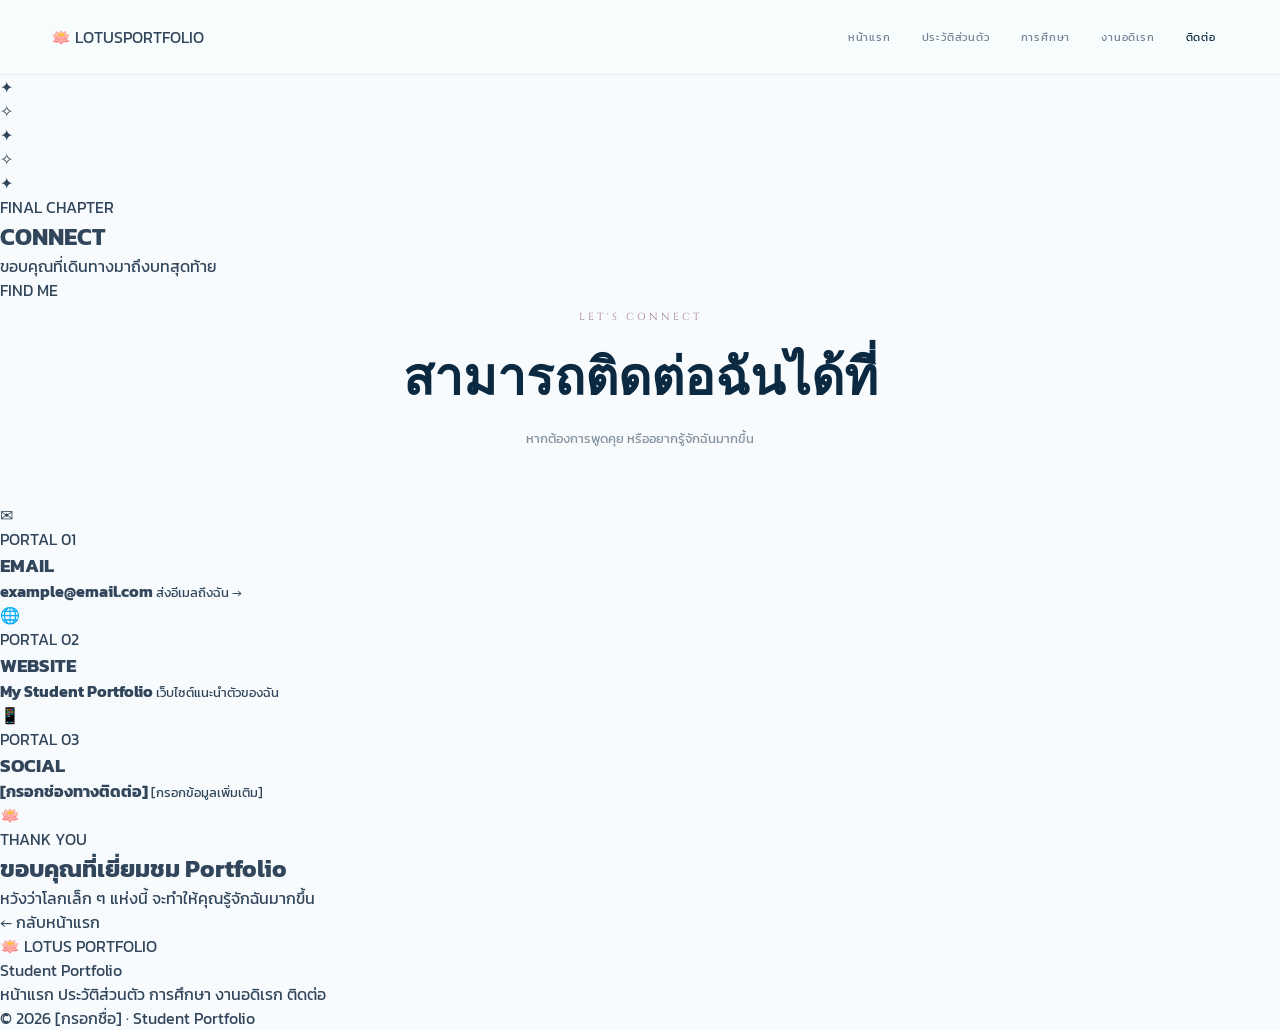
==== commit deea85ac: "Update contact.html" ====
--- a/contact.html
+++ b/contact.html
@@ -1,308 +1,336 @@
 <!DOCTYPE html>
 <html lang="th">
 <head>
-  <meta charset="UTF-8">
-  <meta name="viewport" content="width=device-width, initial-scale=1.0">
-  <meta name="description" content="ช่องทางติดต่อเจ้าของเว็บไซต์ Portfolio">
-  <title>My Lotus Portfolio | ติดต่อ</title>
-  <link rel="stylesheet" href="style.css">
+
+    <meta charset="UTF-8">
+
+    <meta
+        name="viewport"
+        content="width=device-width, initial-scale=1.0"
+    >
+
+    <meta
+        name="description"
+        content="ช่องทางติดต่อของนักเรียน"
+    >
+
+    <title>LOTUS | Contact</title>
+
+    <link rel="stylesheet" href="style.css">
+
 </head>
 
-<body>
-
-<div class="site-shell">
-
-  <div class="nav-wrap">
-
-    <nav class="navbar" aria-label="เมนูหลัก">
-
-      <a class="brand" href="index.html">
-
-        <span class="brand-mark">
-          🪷
-        </span>
-
-        <span>
-          My Lotus Portfolio
-          <small>Student • M.3 Portfolio</small>
-        </span>
-
-      </a>
-
-
-      <div class="nav-links">
-
-        <a href="index.html">
-          หน้าแรก
-        </a>
-
-        <a href="profile.html">
-          ประวัติส่วนตัว
-        </a>
-
-        <a href="education.html">
-          การศึกษา
-        </a>
-
-        <a href="hobby.html">
-          งานอดิเรก
-        </a>
-
-        <a class="active" href="contact.html">
-          ติดต่อ
-        </a>
-
-      </div>
-
-    </nav>
-
-  </div>
-
-
-  <main>
-
-    <section class="page-hero">
-
-      <div class="container">
-
-        <div class="page-hero-inner reveal">
-
-          <div class="section-kicker">
-            contact me
-          </div>
-
-          <h1>
-            แวะมาทักทายกันได้นะ 💌
-          </h1>
-
-          <p>
-            ทุกข้อความคือโอกาสให้เราได้แลกเปลี่ยนไอเดีย
-            เรียนรู้ และสร้างสิ่งดี ๆ ไปด้วยกัน
-          </p>
+<body class="page-contact">
+
+    <header class="site-header">
+
+        <nav class="navbar container">
+
+            <a href="index.html" class="brand">
+
+                <span class="brand-icon">
+                    🪷
+                </span>
+
+                <span class="brand-text">
+                    LOTUS<span>PORTFOLIO</span>
+                </span>
+
+            </a>
+
+
+            <div class="nav-links">
+
+                <a href="index.html">
+                    หน้าแรก
+                </a>
+
+                <a href="profile.html">
+                    ประวัติส่วนตัว
+                </a>
+
+                <a href="education.html">
+                    การศึกษา
+                </a>
+
+                <a href="hobby.html">
+                    งานอดิเรก
+                </a>
+
+                <a href="contact.html" class="active">
+                    ติดต่อ
+                </a>
+
+            </div>
+
+        </nav>
+
+    </header>
+
+
+    <main>
+
+        <!-- ==============================
+             CONTACT HERO
+             ============================== -->
+
+        <section class="inner-hero contact-hero">
+
+            <div class="night-moon"></div>
+
+            <div class="night-star star-a">✦</div>
+            <div class="night-star star-b">✧</div>
+            <div class="night-star star-c">✦</div>
+            <div class="night-star star-d">✧</div>
+            <div class="night-star star-e">✦</div>
+
+
+            <div class="night-mist mist-a"></div>
+            <div class="night-mist mist-b"></div>
+
+
+            <div class="inner-title">
+
+                <span class="chapter-label">
+                    FINAL CHAPTER
+                </span>
+
+                <h1>
+                    CONNECT
+                </h1>
+
+                <p>
+                    ขอบคุณที่เดินทางมาถึงบทสุดท้าย
+                </p>
+
+            </div>
+
+
+            <!-- Lotus -->
+
+            <div class="night-lotus">
+
+                <span></span>
+                <span></span>
+                <span></span>
+                <span></span>
+                <span></span>
+
+                <b></b>
+
+            </div>
+
+
+            <!-- Water -->
+
+            <div class="night-water">
+
+                <span></span>
+                <span></span>
+                <span></span>
+
+            </div>
+
+
+            <div class="hero-scroll">
+                <span>FIND ME</span>
+                <i></i>
+            </div>
+
+        </section>
+
+
+        <!-- ==============================
+             CONTACT
+             ============================== -->
+
+        <section class="content-section">
+
+            <div class="container">
+
+                <div class="section-heading center">
+
+                    <span>
+                        LET'S CONNECT
+                    </span>
+
+                    <h2>
+                        สามารถติดต่อฉันได้ที่
+                    </h2>
+
+                    <p>
+                        หากต้องการพูดคุย
+                        หรืออยากรู้จักฉันมากขึ้น
+                    </p>
+
+                </div>
+
+
+                <div class="contact-grid">
+
+
+                    <a
+                        href="mailto:example@email.com"
+                        class="contact-card"
+                    >
+
+                        <div class="contact-card-glow"></div>
+
+                        <div class="contact-icon">
+                            ✉
+                        </div>
+
+                        <span>
+                            PORTAL 01
+                        </span>
+
+                        <h3>
+                            EMAIL
+                        </h3>
+
+                        <strong>
+                            example@email.com
+                        </strong>
+
+                        <small>
+                            ส่งอีเมลถึงฉัน →
+                        </small>
+
+                    </a>
+
+
+                    <article class="contact-card">
+
+                        <div class="contact-card-glow"></div>
+
+                        <div class="contact-icon">
+                            🌐
+                        </div>
+
+                        <span>
+                            PORTAL 02
+                        </span>
+
+                        <h3>
+                            WEBSITE
+                        </h3>
+
+                        <strong>
+                            My Student Portfolio
+                        </strong>
+
+                        <small>
+                            เว็บไซต์แนะนำตัวของฉัน
+                        </small>
+
+                    </article>
+
+
+                    <article class="contact-card">
+
+                        <div class="contact-card-glow"></div>
+
+                        <div class="contact-icon">
+                            📱
+                        </div>
+
+                        <span>
+                            PORTAL 03
+                        </span>
+
+                        <h3>
+                            SOCIAL
+                        </h3>
+
+                        <strong>
+                            [กรอกช่องทางติดต่อ]
+                        </strong>
+
+                        <small>
+                            [กรอกข้อมูลเพิ่มเติม]
+                        </small>
+
+                    </article>
+
+                </div>
+
+            </div>
+
+        </section>
+
+
+        <!-- ==============================
+             FINAL SCENE
+             ============================== -->
+
+        <section class="final-section">
+
+            <div class="final-water"></div>
+
+            <div class="final-lotus">
+                🪷
+            </div>
+
+
+            <div class="final-content">
+
+                <span>
+                    THANK YOU
+                </span>
+
+                <h2>
+                    ขอบคุณที่เยี่ยมชม Portfolio
+                </h2>
+
+                <p>
+                    หวังว่าโลกเล็ก ๆ แห่งนี้
+                    จะทำให้คุณรู้จักฉันมากขึ้น
+                </p>
+
+
+                <a
+                    href="index.html"
+                    class="return-button"
+                >
+                    ← กลับหน้าแรก
+                </a>
+
+            </div>
+
+        </section>
+
+    </main>
+
+
+    <footer class="site-footer">
+
+        <div class="container footer-content">
+
+            <div>
+                <a href="index.html" class="footer-brand">
+                    🪷 LOTUS PORTFOLIO
+                </a>
+
+                <p>
+                    Student Portfolio
+                </p>
+            </div>
+
+            <div class="footer-links">
+                <a href="index.html">หน้าแรก</a>
+                <a href="profile.html">ประวัติส่วนตัว</a>
+                <a href="education.html">การศึกษา</a>
+                <a href="hobby.html">งานอดิเรก</a>
+                <a href="contact.html">ติดต่อ</a>
+            </div>
 
         </div>
 
-      </div>
-
-    </section>
-
-
-    <section
-      class="section"
-      style="padding-top:38px"
-    >
-
-      <div class="container">
-
-        <div class="contact-hero">
-
-
-          <article
-            class="lake-card contact-banner reveal"
-            style="position:relative;overflow:hidden"
-          >
-
-            <div class="card-content">
-
-              <div
-                class="section-kicker"
-                style="color:#d5f0ff"
-              >
-                let's connect
-              </div>
-
-              <h2>
-                สามารถติดต่อฉันได้ที่
-              </h2>
-
-              <p>
-                เลือกช่องทางที่สะดวกที่สุด
-                แล้วทักมาพูดคุยกันได้เลย
-              </p>
-
-            </div>
-
-            <div class="contact-wave"></div>
-
-          </article>
-
-
-          <div class="contact-list">
-
-            <a
-              class="lake-card contact-card reveal delay-1"
-              href="mailto:example@email.com"
-            >
-
-              <span class="contact-icon">
-                📧
-              </span>
-
-              <span>
-
-                <strong>
-                  Email
-                </strong>
-
-                <span>
-                  example@email.com
-                </span>
-
-              </span>
-
-            </a>
-
-
-            <a
-              class="lake-card contact-card reveal delay-2"
-              href="https://example.com"
-              target="_blank"
-              rel="noopener"
-            >
-
-              <span class="contact-icon">
-                🌐
-              </span>
-
-              <span>
-
-                <strong>
-                  Website
-                </strong>
-
-                <span>
-                  example.com
-                </span>
-
-              </span>
-
-            </a>
-
-
-            <a
-              class="lake-card contact-card reveal"
-              href="https://instagram.com/"
-              target="_blank"
-              rel="noopener"
-            >
-
-              <span class="contact-icon">
-                📱
-              </span>
-
-              <span>
-
-                <strong>
-                  Social
-                </strong>
-
-                <span>
-                  @yourusername
-                </span>
-
-              </span>
-
-            </a>
-
-          </div>
-
+        <div class="footer-bottom">
+            © 2026 [กรอกชื่อ] · Student Portfolio
         </div>
 
-
-        <div class="lake-card cta reveal">
-
-          <div>
-
-            <h3>
-              🌸 ขอบคุณที่แวะชม Portfolio
-            </h3>
-
-            <p>
-              หวังว่าสวนดอกบัวเล็ก ๆ แห่งนี้
-              จะทำให้คุณรู้จักฉันมากขึ้น
-            </p>
-
-          </div>
-
-          <a
-            class="btn btn-primary"
-            href="index.html"
-          >
-            กลับหน้าแรก →
-          </a>
-
-        </div>
-
-      </div>
-
-    </section>
-
-  </main>
-
-
-  <footer class="footer">
-
-    <div class="container">
-
-      <div class="footer-grid">
-
-        <div>
-
-          <div class="footer-brand">
-            🪷 My Lotus Portfolio
-          </div>
-
-          <p>
-            Portfolio Website สำหรับนักเรียนชั้นมัธยมศึกษาปีที่ 3
-          </p>
-
-        </div>
-
-
-        <nav class="footer-nav">
-
-          <a href="index.html">
-            หน้าแรก
-          </a>
-
-          <a href="profile.html">
-            ประวัติส่วนตัว
-          </a>
-
-          <a href="education.html">
-            การศึกษา
-          </a>
-
-          <a href="hobby.html">
-            งานอดิเรก
-          </a>
-
-          <a href="contact.html">
-            ติดต่อ
-          </a>
-
-        </nav>
-
-      </div>
-
-
-      <div class="copyright">
-
-        <span>
-          © 2026 [กรอกชื่อ] • ม.3/[กรอกห้อง]
-        </span>
-
-        <span>
-          Thank you for visiting 🪷
-        </span>
-
-      </div>
-
-    </div>
-
-  </footer>
-
-</div>
+    </footer>
 
 </body>
 </html>
--- a/style.css
+++ b/style.css
@@ -1,50 +1,98 @@
 /* =========================================================
-   LOTUS LAKE PORTFOLIO
-   Cute / Elegant / Dreamy / Modern Student Portfolio
-   Theme: Lotus + Water + Koi Fish
+   LOTUS QUEST
+   CINEMATIC STUDENT ADVENTURE
    ========================================================= */
 
-@import url('https://fonts.googleapis.com/css2?family=Kanit:wght@300;400;500;600;700&family=Prompt:wght@300;400;500;600&display=swap');
-
 
 /* =========================================================
-   ROOT
+   FONT
    ========================================================= */
 
+@import url(
+    'https://fonts.googleapis.com/css2?family=Cinzel:wght@400;500;600;700&family=Kanit:wght@300;400;500;600&display=swap'
+);
+
+
+/* =========================================================
+   VARIABLES
+   ========================================================= */
+
 :root {
-    --deep-water: #063B4C;
-    --deep-blue: #075985;
-    --ocean: #0E7490;
-    --aqua: #22B8CF;
-    --sky: #7DDFF2;
-    --water-light: #DFF8FC;
-
-    --lotus-pink: #F6A6C1;
-    --lotus-soft: #FFD8E5;
-    --lotus-white: #FFF7FA;
-
-    --leaf: #3DA58B;
-    --leaf-dark: #247A69;
-    --leaf-soft: #A9E5D3;
-
-    --cream: #FFFDF8;
-    --white: #FFFFFF;
-    --text: #173B4D;
-    --muted: #66808D;
-
-    --glass: rgba(255, 255, 255, 0.58);
-    --glass-strong: rgba(255, 255, 255, 0.78);
-    --border: rgba(255, 255, 255, 0.68);
-
-    --shadow-soft: 0 12px 35px rgba(4, 70, 88, 0.12);
-    --shadow-card: 0 20px 50px rgba(4, 70, 88, 0.15);
-    --shadow-large: 0 30px 75px rgba(3, 59, 76, 0.20);
-
-    --radius-sm: 14px;
-    --radius-md: 24px;
-    --radius-lg: 38px;
-
-    --transition: 0.35s ease;
+
+    --night:
+        #071828;
+
+    --deep:
+        #0B2940;
+
+    --water:
+        #174D67;
+
+    --water-light:
+        #54A8C3;
+
+    --sky:
+        #A6DCEA;
+
+    --lotus:
+        #F3A9C7;
+
+    --lotus-light:
+        #FFE2EE;
+
+    --lavender:
+        #B7A8E8;
+
+    --gold:
+        #F7D98B;
+
+    --white:
+        #FFFFFF;
+
+    --mist:
+        #EAF8FC;
+
+    --text:
+        #31465B;
+
+    --muted:
+        #718295;
+
+    --border:
+        rgba(
+            255,
+            255,
+            255,
+            .18
+        );
+
+    --gradient:
+        linear-gradient(
+            135deg,
+            #84D5E8,
+            #AFA2E8,
+            #F0A5C5
+        );
+
+    --gradient-water:
+        linear-gradient(
+            180deg,
+            #0A2135,
+            #0D4058,
+            #155D70
+        );
+
+    --shadow:
+        0 20px 60px
+        rgba(
+            3,
+            22,
+            39,
+            .20
+        );
+
+    --transition:
+        .35s ease;
 }
 
 
@@ -53,2109 +101,3096 @@
    ========================================================= */
 
 * {
+
     margin: 0;
+
     padding: 0;
+
     box-sizing: border-box;
 }
 
 html {
-    scroll-behavior: smooth;
+
+    scroll-behavior:
+        smooth;
 }
 
 body {
-    position: relative;
-    font-family: "Prompt", sans-serif;
-    color: var(--text);
-    line-height: 1.75;
-    overflow-x: hidden;
+
+    margin: 0;
+
+    font-family:
+        "Kanit",
+        sans-serif;
+
+    color:
+        var(--text);
 
     background:
+        #F8FBFD;
+
+    overflow-x:
+        hidden;
+}
+
+a {
+
+    color:
+        inherit;
+
+    text-decoration:
+        none;
+}
+
+img {
+
+    max-width:
+        100%;
+
+    display:
+        block;
+}
+
+
+/* =========================================================
+   GAME INTRO
+   ========================================================= */
+
+.game-intro {
+
+    position:
+        fixed;
+
+    inset:
+        0;
+
+    z-index:
+        99999;
+
+    overflow:
+        hidden;
+
+    display:
+        flex;
+
+    align-items:
+        center;
+
+    justify-content:
+        center;
+
+    color:
+        white;
+
+    background:
+        #04111E;
+
+    animation:
+        intro-fade
+        1.2s
+        ease
+        5.6s
+        forwards;
+
+    pointer-events:
+        none;
+}
+
+
+/* sky */
+
+.intro-sky {
+
+    position:
+        absolute;
+
+    inset:
+        0;
+
+    background:
+
         radial-gradient(
-            circle at 15% 15%,
-            rgba(255, 255, 255, 0.95),
-            transparent 22%
+            circle at 50% 30%,
+            rgba(
+                137,
+                213,
+                235,
+                .18
+            ),
+            transparent 28%
         ),
+
         radial-gradient(
-            circle at 85% 25%,
-            rgba(125, 223, 242, 0.40),
+            circle at 20% 10%,
+            rgba(
+                181,
+                165,
+                232,
+                .12
+            ),
             transparent 25%
         ),
+
         linear-gradient(
             180deg,
-            #E8FBFF 0%,
-            #D5F5F7 35%,
-            #C4EDF2 70%,
-            #EAFDFC 100%
-        );
-}
-
-body::before {
-    content: "";
-    position: fixed;
-    inset: 0;
-    z-index: -5;
-    pointer-events: none;
-
-    background:
-        radial-gradient(
-            circle at 20% 30%,
-            rgba(255, 255, 255, 0.35) 0 2px,
-            transparent 3px
-        ),
-        radial-gradient(
-            circle at 70% 60%,
-            rgba(255, 255, 255, 0.30) 0 2px,
-            transparent 3px
-        );
-
-    background-size: 160px 160px, 220px 220px;
-}
-
-body::after {
-    content: "";
-    position: fixed;
-    inset: auto 0 0;
-    height: 180px;
-    z-index: -4;
-    pointer-events: none;
-
-    background: linear-gradient(
-        to top,
-        rgba(6, 59, 76, 0.12),
-        transparent
-    );
-}
-
-img {
-    display: block;
-    max-width: 100%;
-}
-
-a {
-    color: inherit;
-    text-decoration: none;
-}
-
-ul {
-    list-style: none;
-}
-
-.container {
-    width: min(1140px, 90%);
-    margin: 0 auto;
-}
-
-
-/* =========================================================
-   TYPOGRAPHY
-   ========================================================= */
-
-h1,
-h2,
-h3,
-h4 {
-    font-family: "Kanit", sans-serif;
-    line-height: 1.25;
-    color: var(--deep-water);
-}
-
-h1 {
-    font-size: clamp(2.8rem, 6vw, 5.5rem);
-    font-weight: 700;
-}
-
-h2 {
-    font-size: clamp(2rem, 4vw, 3.2rem);
-}
-
-h3 {
-    font-size: 1.4rem;
-}
-
-p {
-    color: var(--muted);
-}
-
-
-/* =========================================================
-   WATER DECORATION
-   ========================================================= */
-
-.site-header,
-.hero,
-.page-hero,
-.section,
-.site-footer {
-    position: relative;
-}
-
-
-/* Ripple circles */
-
-.hero::before,
-.page-hero::before {
-    content: "";
-    position: absolute;
-    width: 420px;
-    height: 420px;
-    border: 1px solid rgba(14, 116, 144, 0.12);
-    border-radius: 50%;
-    top: -130px;
-    right: -100px;
-    box-shadow:
-        0 0 0 35px rgba(14, 116, 144, 0.035),
-        0 0 0 75px rgba(14, 116, 144, 0.025),
-        0 0 0 120px rgba(14, 116, 144, 0.015);
-    animation: rippleFloat 7s ease-in-out infinite;
-    pointer-events: none;
-}
-
-.hero::after,
-.page-hero::after {
-    content: "";
-    position: absolute;
-    width: 180px;
-    height: 180px;
-    left: -50px;
-    bottom: 30px;
-    border-radius: 50%;
-    border: 1px solid rgba(255, 255, 255, 0.55);
-    box-shadow:
-        0 0 0 22px rgba(255, 255, 255, 0.10),
-        0 0 0 46px rgba(255, 255, 255, 0.06);
-    pointer-events: none;
-}
-
-
-/* =========================================================
-   NAVIGATION
-   ========================================================= */
-
-.site-header {
-    position: sticky;
-    top: 0;
-    z-index: 1000;
-    padding: 13px 0;
-
-    background: rgba(232, 251, 255, 0.72);
-    backdrop-filter: blur(20px);
-    -webkit-backdrop-filter: blur(20px);
-
-    border-bottom: 1px solid rgba(255, 255, 255, 0.7);
-    box-shadow: 0 8px 30px rgba(8, 83, 102, 0.06);
-}
-
-.navbar {
-    min-height: 62px;
-    display: flex;
-    align-items: center;
-    justify-content: space-between;
-    gap: 25px;
-}
-
-.logo {
-    display: inline-flex;
-    align-items: center;
-    gap: 11px;
-
-    color: var(--deep-water);
-    font-family: "Kanit", sans-serif;
-    font-size: 1.3rem;
-    font-weight: 600;
-
-    white-space: nowrap;
-}
-
-.logo > span:last-child > span {
-    color: var(--ocean);
-}
-
-.logo-mark {
-    position: relative;
-    width: 44px;
-    height: 44px;
-
-    display: grid;
-    place-items: center;
-
-    border-radius: 50% 50% 45% 45%;
-
-    color: white;
+            #071827,
+            #0B2A40 55%,
+            #123E52
+        );
+}
+
+
+/* moon */
+
+.intro-moon {
+
+    position:
+        absolute;
+
+    width:
+        130px;
+
+    height:
+        130px;
+
+    top:
+        12%;
+
+    left:
+        50%;
+
+    transform:
+        translateX(-50%);
+
+    border-radius:
+        50%;
+
     background:
         radial-gradient(
             circle at 35% 30%,
-            #7DE8EE,
-            var(--ocean)
+            #FFFFFF,
+            #DDF6F8 52%,
+            #A8D7DD
         );
 
     box-shadow:
-        0 10px 24px rgba(14, 116, 144, 0.22),
-        inset 0 2px 6px rgba(255,255,255,0.35);
-}
-
-.logo-mark::after {
-    content: "✦";
-    position: absolute;
-    right: -5px;
-    top: -5px;
-
-    width: 15px;
-    height: 15px;
-
-    display: grid;
-    place-items: center;
-
-    border-radius: 50%;
-    background: var(--lotus-pink);
-    color: white;
-    font-size: 0.55rem;
-}
-
-.nav-links {
-    display: flex;
-    align-items: center;
-    justify-content: flex-end;
-    flex-wrap: wrap;
-    gap: 4px;
-}
-
-.nav-links a {
-    position: relative;
-
-    display: block;
-    padding: 9px 14px;
-
-    border-radius: 100px;
-
-    color: var(--muted);
-    font-size: 0.9rem;
-    font-weight: 500;
-
-    transition: var(--transition);
-}
-
-.nav-links a:hover {
-    color: var(--ocean);
-    background: rgba(255, 255, 255, 0.68);
-    transform: translateY(-2px);
-}
-
-.nav-links a.active {
-    color: white;
-    background: linear-gradient(
-        135deg,
-        var(--ocean),
-        var(--aqua)
-    );
+
+        0 0 25px
+        rgba(
+            227,
+            250,
+            250,
+            .45
+        ),
+
+        0 0 80px
+        rgba(
+            172,
+            237,
+            243,
+            .18
+        );
+
+    animation:
+        moonReveal
+        3s
+        ease
+        both;
+}
+
+
+/* mist */
+
+.intro-mist {
+
+    position:
+        absolute;
+
+    border-radius:
+        50%;
+
+    filter:
+        blur(25px);
+
+    background:
+        rgba(
+            192,
+            231,
+            237,
+            .10
+        );
+}
+
+.intro-mist-1 {
+
+    width:
+        500px;
+
+    height:
+        120px;
+
+    bottom:
+        33%;
+
+    left:
+        -80px;
+
+    animation:
+        mistMove
+        10s
+        ease-in-out
+        infinite;
+}
+
+.intro-mist-2 {
+
+    width:
+        600px;
+
+    height:
+        140px;
+
+    bottom:
+        39%;
+
+    right:
+        -150px;
+
+    animation:
+        mistMove
+        12s
+        ease-in-out
+        infinite
+        reverse;
+}
+
+
+/* stars */
+
+.intro-stars {
+
+    position:
+        absolute;
+
+    inset:
+        0;
+}
+
+.star {
+
+    position:
+        absolute;
+
+    color:
+        rgba(
+            232,
+            249,
+            250,
+            .7
+        );
+
+    animation:
+        star-twinkle
+        3s
+        ease-in-out
+        infinite;
+}
+
+.star-1 {
+    top: 18%;
+    left: 15%;
+}
+
+.star-2 {
+    top: 27%;
+    left: 28%;
+    animation-delay: .7s;
+}
+
+.star-3 {
+    top: 20%;
+    right: 16%;
+    animation-delay: 1.2s;
+}
+
+.star-4 {
+    top: 35%;
+    right: 28%;
+    animation-delay: .3s;
+}
+
+.star-5 {
+    top: 14%;
+    right: 38%;
+    animation-delay: 1.7s;
+}
+
+.star-6 {
+    top: 32%;
+    left: 39%;
+    animation-delay: .9s;
+}
+
+
+/* intro water */
+
+.intro-water {
+
+    position:
+        absolute;
+
+    left:
+        -10%;
+
+    bottom:
+        -130px;
+
+    width:
+        120%;
+
+    height:
+        52%;
+
+    border-radius:
+        50% 50% 0 0;
+
+    background:
+
+        radial-gradient(
+            ellipse at center,
+            rgba(
+                108,
+                212,
+                230,
+                .22
+            ),
+            transparent 46%
+        ),
+
+        repeating-radial-gradient(
+            ellipse at center,
+            rgba(
+                183,
+                238,
+                244,
+                .10
+            ) 0 2px,
+            transparent 3px 35px
+        ),
+
+        linear-gradient(
+            180deg,
+            #0C4962,
+            #0A344C
+        );
 
     box-shadow:
-        0 8px 18px rgba(14, 116, 144, 0.20);
-}
-
-.nav-links a.active::before {
-    content: "✿";
-    margin-right: 5px;
-    color: var(--lotus-soft);
+        inset
+        0 20px 70px
+        rgba(
+            120,
+            222,
+            230,
+            .12
+        );
+
+    animation:
+        intro-water
+        7s
+        ease-in-out
+        infinite;
+}
+
+
+/* water lines */
+
+.water-line {
+
+    position:
+        absolute;
+
+    left:
+        50%;
+
+    top:
+        25%;
+
+    transform:
+        translateX(-50%);
+
+    width:
+        300px;
+
+    height:
+        80px;
+
+    border:
+        1px solid
+        rgba(
+            209,
+            248,
+            248,
+            .16
+        );
+
+    border-radius:
+        50%;
+
+    animation:
+        water-ripple
+        5s
+        ease-in-out
+        infinite;
+}
+
+.water-line-1 {
+    width: 200px;
+    height: 50px;
+}
+
+.water-line-2 {
+    width: 360px;
+    height: 90px;
+    animation-delay: 1.2s;
+}
+
+.water-line-3 {
+    width: 530px;
+    height: 130px;
+    animation-delay: 2.2s;
 }
 
 
 /* =========================================================
-   GENERAL SECTION
+   INTRO LOTUS
    ========================================================= */
 
-.section {
-    padding: 105px 0;
-}
-
-.soft-section {
+.intro-lotus {
+
+    position:
+        absolute;
+
+    z-index:
+        5;
+
+    left:
+        50%;
+
+    bottom:
+        24%;
+
+    width:
+        210px;
+
+    height:
+        170px;
+
+    transform:
+        translateX(-50%);
+
+    animation:
+        lotus-float
+        4s
+        ease-in-out
+        infinite;
+}
+
+
+/* glow */
+
+.lotus-glow {
+
+    position:
+        absolute;
+
+    left:
+        50%;
+
+    top:
+        50%;
+
+    width:
+        220px;
+
+    height:
+        220px;
+
+    transform:
+        translate(
+            -50%,
+            -50%
+        );
+
+    border-radius:
+        50%;
+
+    background:
+        radial-gradient(
+            circle,
+            rgba(
+                255,
+                178,
+                210,
+                .30
+            ),
+            transparent 65%
+        );
+
+    filter:
+        blur(8px);
+
+    z-index:
+        -1;
+}
+
+
+/* petals */
+
+.lotus-petal {
+
+    position:
+        absolute;
+
+    left:
+        50%;
+
+    top:
+        50%;
+
+    width:
+        65px;
+
+    height:
+        108px;
+
+    transform:
+        translate(
+            -50%,
+            -88%
+        );
+
+    transform-origin:
+        50% 90%;
+
+    border-radius:
+        70%
+        70%
+        45%
+        45%;
+
     background:
         linear-gradient(
             180deg,
-            rgba(255,255,255,0.18),
-            rgba(195,239,242,0.35)
-        );
-}
-
-.section-heading {
-    margin-bottom: 52px;
-}
-
-.section-heading.centered {
-    max-width: 720px;
-    margin-left: auto;
-    margin-right: auto;
-    text-align: center;
-}
-
-.section-heading h2 {
-    margin: 9px 0 15px;
-}
-
-.section-heading p {
-    max-width: 620px;
-}
-
-.section-heading.centered p {
-    margin-left: auto;
-    margin-right: auto;
-}
-
-.section-label {
-    display: inline-block;
-
-    padding: 5px 11px;
-
-    border-radius: 100px;
-
-    color: var(--ocean);
-    background: rgba(255, 255, 255, 0.65);
-
-    border: 1px solid rgba(255,255,255,0.85);
-
-    font-size: 0.72rem;
-    font-weight: 600;
-    letter-spacing: 2px;
-}
-
-.light-label {
-    color: var(--lotus-soft);
-    background: rgba(255,255,255,0.10);
-    border-color: rgba(255,255,255,0.12);
+            #FFF7FB,
+            #F3ABC9
+        );
+
+    box-shadow:
+        inset
+        0 -12px 15px
+        rgba(
+            181,
+            80,
+            128,
+            .10
+        );
+
+    opacity:
+        0;
+
+    animation:
+        petal-bloom
+        1.5s
+        ease
+        forwards;
+}
+
+.lotus-petal-1 {
+    transform:
+        translate(-50%, -88%)
+        rotate(0);
+    animation-delay: .6s;
+}
+
+.lotus-petal-2 {
+    transform:
+        translate(-50%, -88%)
+        rotate(60deg);
+    animation-delay: .75s;
+}
+
+.lotus-petal-3 {
+    transform:
+        translate(-50%, -88%)
+        rotate(120deg);
+    animation-delay: .9s;
+}
+
+.lotus-petal-4 {
+    transform:
+        translate(-50%, -88%)
+        rotate(180deg);
+    animation-delay: 1.05s;
+}
+
+.lotus-petal-5 {
+    transform:
+        translate(-50%, -88%)
+        rotate(240deg);
+    animation-delay: 1.2s;
+}
+
+.lotus-petal-6 {
+    transform:
+        translate(-50%, -88%)
+        rotate(300deg);
+    animation-delay: 1.35s;
+}
+
+
+/* center */
+
+.lotus-center {
+
+    position:
+        absolute;
+
+    left:
+        50%;
+
+    top:
+        50%;
+
+    width:
+        48px;
+
+    height:
+        48px;
+
+    transform:
+        translate(
+            -50%,
+            -50%
+        );
+
+    border-radius:
+        50%;
+
+    background:
+        radial-gradient(
+            circle,
+            #FFF3AA 0 28%,
+            #EAC661 45%,
+            #CF9E47
+        );
+
+    box-shadow:
+        0 0 30px
+        rgba(
+            255,
+            223,
+            123,
+            .5
+        );
+
+    animation:
+        center-glow
+        3s
+        ease-in-out
+        infinite;
+}
+
+
+/* floating symbols */
+
+.floating-petal {
+
+    position:
+        absolute;
+
+    z-index:
+        7;
+
+    color:
+        rgba(
+            237,
+            247,
+            244,
+            .55
+        );
+
+    animation:
+        floating-symbol
+        6s
+        ease-in-out
+        infinite;
+}
+
+.floating-petal-1 {
+
+    left:
+        22%;
+
+    bottom:
+        30%;
+
+    font-size:
+        20px;
+}
+
+.floating-petal-2 {
+
+    right:
+        22%;
+
+    bottom:
+        33%;
+
+    animation-delay:
+        1.1s;
+}
+
+.floating-petal-3 {
+
+    left:
+        34%;
+
+    bottom:
+        21%;
+
+    animation-delay:
+        2s;
+}
+
+.floating-petal-4 {
+
+    right:
+        34%;
+
+    bottom:
+        20%;
+
+    animation-delay:
+        .5s;
 }
 
 
 /* =========================================================
-   BUTTONS
+   GAME TITLE
    ========================================================= */
 
-.btn {
-    display: inline-flex;
-    align-items: center;
-    justify-content: center;
-    gap: 10px;
-
-    min-height: 53px;
-    padding: 0 24px;
-
-    border-radius: 100px;
-
-    font-weight: 500;
-
-    transition: var(--transition);
-}
-
-.btn-primary {
-    color: white;
+.game-title {
+
+    position:
+        absolute;
+
+    z-index:
+        15;
+
+    top:
+        20%;
+
+    left:
+        50%;
+
+    transform:
+        translateX(-50%);
+
+    text-align:
+        center;
+
+    animation:
+        title-reveal
+        1.5s
+        ease
+        .25s
+        both;
+}
+
+.game-subtitle {
+
+    display:
+        block;
+
+    margin-bottom:
+        8px;
+
+    color:
+        rgba(
+            239,
+            251,
+            251,
+            .68
+        );
+
+    font-family:
+        "Cinzel",
+        serif;
+
+    font-size:
+        .72rem;
+
+    letter-spacing:
+        5px;
+}
+
+.game-title h1 {
+
+    margin:
+        0;
+
+    color:
+        white;
+
+    font-family:
+        "Cinzel",
+        serif;
+
+    font-size:
+        clamp(
+            3rem,
+            8vw,
+            7rem
+        );
+
+    font-weight:
+        500;
+
+    line-height:
+        1;
+
+    letter-spacing:
+        4px;
+
+    text-shadow:
+        0 0 20px
+        rgba(
+            148,
+            229,
+            235,
+            .25
+        );
+}
+
+.game-title h1 span {
+
+    display:
+        block;
+
+    color:
+        var(--lotus);
+
+    text-shadow:
+        0 0 25px
+        rgba(
+            243,
+            169,
+            199,
+            .35
+        );
+}
+
+.game-title p {
+
+    margin-top:
+        18px;
+
+    color:
+        rgba(
+            239,
+            251,
+            251,
+            .72
+        );
+
+    font-size:
+        .9rem;
+
+    letter-spacing:
+        5px;
+}
+
+.title-line {
+
+    width:
+        90px;
+
+    height:
+        1px;
+
+    margin:
+        20px auto;
+
+    background:
+        linear-gradient(
+            90deg,
+            transparent,
+            var(--lotus-light),
+            transparent
+        );
+
+    animation:
+        line-glow
+        3s
+        ease-in-out
+        infinite;
+}
+
+.game-title small {
+
+    color:
+        rgba(
+            239,
+            251,
+            251,
+            .52
+        );
+
+    font-size:
+        .65rem;
+
+    letter-spacing:
+        2px;
+}
+
+
+/* =========================================================
+   START BUTTON
+   ========================================================= */
+
+.start-area {
+
+    position:
+        absolute;
+
+    z-index:
+        20;
+
+    bottom:
+        17%;
+
+    left:
+        50%;
+
+    transform:
+        translateX(-50%);
+
+    text-align:
+        center;
+
+    animation:
+        start-reveal
+        1.2s
+        ease
+        2s
+        both;
+}
+
+.start-button {
+
+    position:
+        relative;
+
+    display:
+        flex;
+
+    align-items:
+        center;
+
+    justify-content:
+        center;
+
+    gap:
+        20px;
+
+    min-width:
+        250px;
+
+    min-height:
+        62px;
+
+    padding:
+        0 27px;
+
+    border:
+        1px solid
+        rgba(
+            255,
+            255,
+            255,
+            .38
+        );
+
+    border-radius:
+        4px;
+
+    color:
+        white;
+
+    background:
+        rgba(
+            9,
+            39,
+            53,
+            .45
+        );
+
+    box-shadow:
+        0 15px 40px
+        rgba(
+            0,
+            0,
+            0,
+            .2
+        );
+
+    backdrop-filter:
+        blur(10px);
+
+    font-family:
+        "Cinzel",
+        serif;
+
+    font-size:
+        .82rem;
+
+    letter-spacing:
+        2px;
+
+    transition:
+        var(--transition);
+
+    overflow:
+        hidden;
+}
+
+.start-button::before {
+
+    content:
+        "";
+
+    position:
+        absolute;
+
+    left:
+        -100%;
+
+    top:
+        0;
+
+    width:
+        80%;
+
+    height:
+        100%;
+
+    background:
+        linear-gradient(
+            90deg,
+            transparent,
+            rgba(
+                255,
+                255,
+                255,
+                .22
+            ),
+            transparent
+        );
+
+    transition:
+        .8s ease;
+}
+
+.start-button:hover::before {
+
+    left:
+        130%;
+}
+
+.start-button:hover {
+
+    border-color:
+        rgba(
+            255,
+            255,
+            255,
+            .75
+        );
+
+    background:
+        rgba(
+            255,
+            255,
+            255,
+            .10
+        );
+
+    transform:
+        translateY(-4px);
+
+    box-shadow:
+        0 20px 55px
+        rgba(
+            0,
+            0,
+            0,
+            .28
+        );
+}
+
+.start-button b {
+
+    color:
+        var(--lotus);
+
+    font-size:
+        1.2rem;
+
+    transition:
+        var(--transition);
+}
+
+.start-button:hover b {
+
+    transform:
+        translateX(5px);
+}
+
+.start-hint {
+
+    display:
+        block;
+
+    margin-top:
+        12px;
+
+    color:
+        rgba(
+            255,
+            255,
+            255,
+            .38
+        );
+
+    font-size:
+        .55rem;
+
+    letter-spacing:
+        3px;
+}
+
+
+/* scroll */
+
+.intro-scroll {
+
+    position:
+        absolute;
+
+    z-index:
+        20;
+
+    bottom:
+        4%;
+
+    left:
+        50%;
+
+    transform:
+        translateX(-50%);
+
+    display:
+        flex;
+
+    flex-direction:
+        column;
+
+    align-items:
+        center;
+
+    gap:
+        8px;
+
+    color:
+        rgba(
+            255,
+            255,
+            255,
+            .32
+        );
+
+    font-family:
+        "Cinzel",
+        serif;
+
+    font-size:
+        .52rem;
+
+    letter-spacing:
+        3px;
+}
+
+.intro-scroll i {
+
+    display:
+        block;
+
+    width:
+        1px;
+
+    height:
+        30px;
+
+    background:
+        rgba(
+            255,
+            255,
+            255,
+            .35
+        );
+
+    animation:
+        scroll-line
+        2s
+        ease-in-out
+        infinite;
+}
+
+
+/* =========================================================
+   MAIN SITE
+   ========================================================= */
+
+#portfolio {
+
+    min-height:
+        100vh;
+
+    background:
+        #F7FBFD;
+}
+
+
+/* navigation */
+
+.site-header {
+
+    position:
+        sticky;
+
+    top:
+        0;
+
+    z-index:
+        1000;
+
+    border-bottom:
+        1px solid
+        rgba(
+            80,
+            133,
+            157,
+            .10
+        );
+
+    background:
+        rgba(
+            247,
+            252,
+            253,
+            .84
+        );
+
+    backdrop-filter:
+        blur(18px);
+}
+
+.navbar {
+
+    width:
+        min(
+            1180px,
+            92%
+        );
+
+    min-height:
+        74px;
+
+    margin:
+        auto;
+
+    display:
+        flex;
+
+    align-items:
+        center;
+
+    justify-content:
+        space-between;
+
+    gap:
+        30px;
+}
+
+.logo {
+
+    display:
+        flex;
+
+    align-items:
+        center;
+
+    gap:
+        10px;
+
+    color:
+        var(--deep);
+
+    font-family:
+        "Cinzel",
+        serif;
+
+    font-size:
+        .95rem;
+
+    letter-spacing:
+        1px;
+}
+
+.logo-icon {
+
+    width:
+        40px;
+
+    height:
+        40px;
+
+    display:
+        grid;
+
+    place-items:
+        center;
+
+    border-radius:
+        50%;
+
+    background:
+        var(--gradient);
+
+    color:
+        white;
+
+    box-shadow:
+        0 8px 20px
+        rgba(
+            109,
+            158,
+            188,
+            .18
+        );
+}
+
+.logo strong {
+
+    color:
+        #CB789E;
+}
+
+.nav-links {
+
+    display:
+        flex;
+
+    align-items:
+        center;
+
+    gap:
+        5px;
+}
+
+.nav-links a {
+
+    position:
+        relative;
+
+    padding:
+        9px 13px;
+
+    color:
+        #728395;
+
+    font-size:
+        .70rem;
+
+    letter-spacing:
+        .8px;
+
+    transition:
+        var(--transition);
+}
+
+.nav-links a::after {
+
+    content:
+        "";
+
+    position:
+        absolute;
+
+    left:
+        50%;
+
+    bottom:
+        2px;
+
+    width:
+        0;
+
+    height:
+        2px;
+
+    transform:
+        translateX(-50%);
+
+    background:
+        var(--pink);
+
+    transition:
+        var(--transition);
+}
+
+.nav-links a:hover,
+.nav-links a.active {
+
+    color:
+        var(--deep);
+}
+
+.nav-links a:hover::after,
+.nav-links a.active::after {
+
+    width:
+        55%;
+}
+
+
+/* =========================================================
+   HERO AFTER INTRO
+   ========================================================= */
+
+.hero {
+
+    position:
+        relative;
+
+    min-height:
+        calc(
+            100vh - 74px
+        );
+
+    display:
+        grid;
+
+    grid-template-columns:
+        1fr
+        1fr;
+
+    align-items:
+        center;
+
+    gap:
+        60px;
+
+    padding:
+        80px 7%;
+
+    overflow:
+        hidden;
+
+    background:
+
+        radial-gradient(
+            circle at 75% 50%,
+            rgba(
+                168,
+                228,
+                235,
+                .26
+            ),
+            transparent 29%
+        ),
+
+        linear-gradient(
+            180deg,
+            #F4FCFE,
+            #EDF8FA
+        );
+}
+
+
+/* background lights */
+
+.hero-light {
+
+    position:
+        absolute;
+
+    border-radius:
+        50%;
+
+    filter:
+        blur(15px);
+
+    pointer-events:
+        none;
+
+    animation:
+        hero-light
+        6s
+        ease-in-out
+        infinite;
+}
+
+.hero-light-1 {
+
+    width:
+        300px;
+
+    height:
+        300px;
+
+    right:
+        2%;
+
+    top:
+        15%;
+
+    background:
+        rgba(
+            167,
+            218,
+            233,
+            .18
+        );
+}
+
+.hero-light-2 {
+
+    width:
+        260px;
+
+    height:
+        260px;
+
+    left:
+        -70px;
+
+    bottom:
+        5%;
+
+    background:
+        rgba(
+            207,
+            188,
+            239,
+            .14
+        );
+
+    animation-delay:
+        1s;
+}
+
+
+/* hero mist */
+
+.hero-mist {
+
+    position:
+        absolute;
+
+    border-radius:
+        50%;
+
+    filter:
+        blur(25px);
+
+    pointer-events:
+        none;
+}
+
+.hero-mist-1 {
+
+    width:
+        450px;
+
+    height:
+        100px;
+
+    left:
+        -100px;
+
+    bottom:
+        14%;
+
+    background:
+        rgba(
+            255,
+            255,
+            255,
+            .7
+        );
+
+    animation:
+        mist-float
+        10s
+        ease-in-out
+        infinite;
+}
+
+.hero-mist-2 {
+
+    width:
+        400px;
+
+    height:
+        100px;
+
+    right:
+        -80px;
+
+    top:
+        15%;
+
+    background:
+        rgba(
+            201,
+            232,
+            239,
+            .28
+        );
+
+    animation:
+        mist-float
+        12s
+        ease-in-out
+        infinite
+        reverse;
+}
+
+
+/* hero content */
+
+.hero-content {
+
+    position:
+        relative;
+
+    z-index:
+        5;
+
+    max-width:
+        580px;
+
+    animation:
+        content-up
+        1s
+        ease
+        .4s
+        both;
+}
+
+.chapter {
+
+    display:
+        inline-block;
+
+    margin-bottom:
+        8px;
+
+    color:
+        #A07998;
+
+    font-family:
+        "Cinzel",
+        serif;
+
+    font-size:
+        .65rem;
+
+    letter-spacing:
+        3px;
+}
+
+.hero-eyebrow {
+
+    display:
+        block;
+
+    margin-bottom:
+        14px;
+
+    color:
+        #4D91A7;
+
+    font-size:
+        .72rem;
+
+    letter-spacing:
+        2px;
+}
+
+.hero-content h2 {
+
+    margin:
+        0 0 18px;
+
+    color:
+        var(--deep);
+
+    font-family:
+        "Kanit",
+        sans-serif;
+
+    font-size:
+        clamp(
+            2.6rem,
+            5vw,
+            4.8rem
+        );
+
+    line-height:
+        1.15;
+}
+
+.hero-content h2 span {
+
+    color:
+        #D783A7;
+}
+
+.hero-role {
+
+    margin-bottom:
+        15px;
+
+    color:
+        #63849A;
+
+    font-family:
+        "Cinzel",
+        serif;
+
+    font-size:
+        .67rem;
+
+    letter-spacing:
+        3px;
+}
+
+.hero-description {
+
+    max-width:
+        530px;
+
+    margin-bottom:
+        28px;
+
+    color:
+        #6D7F90;
+
+    font-size:
+        .92rem;
+}
+
+.quest-button {
+
+    display:
+        inline-flex;
+
+    align-items:
+        center;
+
+    gap:
+        20px;
+
+    padding:
+        13px 18px
+        13px 23px;
+
+    border:
+        1px solid
+        rgba(
+            115,
+            155,
+            178,
+            .25
+        );
+
+    color:
+        white;
 
     background:
         linear-gradient(
             135deg,
-            var(--deep-water),
-            var(--ocean),
-            var(--aqua)
+            #4A92A9,
+            #7771B7
         );
 
     box-shadow:
-        0 12px 27px rgba(7, 89, 133, 0.25);
-}
-
-.btn-primary:hover {
-    transform: translateY(-4px) scale(1.01);
+        0 14px 30px
+        rgba(
+            73,
+            132,
+            159,
+            .18
+        );
+
+    font-family:
+        "Cinzel",
+        serif;
+
+    font-size:
+        .67rem;
+
+    letter-spacing:
+        1.5px;
+
+    transition:
+        var(--transition);
+}
+
+.quest-button b {
+
+    color:
+        var(--lotus-light);
+
+    font-size:
+        1rem;
+
+    transition:
+        var(--transition);
+}
+
+.quest-button:hover {
+
+    transform:
+        translateY(-4px);
 
     box-shadow:
-        0 18px 32px rgba(7, 89, 133, 0.32);
-}
-
-.btn-secondary {
-    color: var(--deep-water);
-
-    background: rgba(255, 255, 255, 0.68);
-
-    border: 1px solid rgba(255,255,255,0.85);
-
-    box-shadow: var(--shadow-soft);
-}
-
-.btn-secondary:hover {
-    color: white;
-
-    background: var(--ocean);
-
-    transform: translateY(-4px);
-}
-
-.btn-white {
-    color: var(--deep-water);
-    background: white;
-
-    box-shadow:
-        0 12px 30px rgba(1, 48, 63, 0.16);
-}
-
-.btn-white:hover {
-    transform: translateY(-4px);
+        0 19px 40px
+        rgba(
+            73,
+            132,
+            159,
+            .26
+        );
+}
+
+.quest-button:hover b {
+
+    transform:
+        translateX(5px);
+}
+
+
+/* stats */
+
+.hero-stats {
+
+    display:
+        flex;
+
+    gap:
+        35px;
+
+    margin-top:
+        38px;
+}
+
+.hero-stats div {
+
+    display:
+        flex;
+
+    flex-direction:
+        column;
+}
+
+.hero-stats strong {
+
+    color:
+        #54798D;
+
+    font-family:
+        "Cinzel",
+        serif;
+
+    font-size:
+        1rem;
+}
+
+.hero-stats span {
+
+    margin-top:
+        2px;
+
+    color:
+        #99A5B1;
+
+    font-size:
+        .54rem;
+
+    letter-spacing:
+        1px;
 }
 
 
 /* =========================================================
-   HERO
+   HERO SCENE
    ========================================================= */
 
-.hero {
-    min-height: calc(100vh - 90px);
-
-    display: flex;
-    align-items: center;
-
-    padding: 90px 0 120px;
-
-    overflow: hidden;
-
-    background:
-        radial-gradient(
-            ellipse at 60% 100%,
-            rgba(34,184,207,0.23),
-            transparent 36%
-        ),
-        linear-gradient(
-            180deg,
-            rgba(234,253,255,0.90),
-            rgba(194,238,242,0.75)
-        );
-}
-
-.hero-grid {
-    position: relative;
-    z-index: 3;
-
-    display: grid;
-    grid-template-columns: 1.05fr 0.95fr;
-
-    align-items: center;
-
-    gap: 70px;
-}
-
-.hero-content {
-    max-width: 680px;
-}
-
-.eyebrow {
-    display: inline-flex;
-    align-items: center;
-    gap: 8px;
-
-    margin-bottom: 22px;
-    padding: 8px 14px;
-
-    border-radius: 100px;
-
-    color: var(--ocean);
-    background: rgba(255,255,255,0.7);
-
-    border: 1px solid rgba(255,255,255,0.9);
-
-    box-shadow: var(--shadow-soft);
-
-    font-size: 0.72rem;
-    font-weight: 600;
-    letter-spacing: 1.5px;
-}
-
-.eyebrow::before {
-    content: "🪷";
-    font-size: 0.95rem;
-}
-
-.hero h1 {
-    margin-bottom: 22px;
-}
-
-.hero h1 span {
-    color: var(--ocean);
-    text-shadow: 0 6px 18px rgba(14, 116, 144, 0.12);
-}
-
-.hero-subtitle {
-    max-width: 620px;
-
-    margin-bottom: 10px;
-
-    color: var(--deep-water);
-
-    font-size: 1.2rem;
-    font-weight: 400;
-}
-
-.hero-description {
-    max-width: 600px;
-    margin-bottom: 32px;
-}
-
-.hero-buttons {
-    display: flex;
-    flex-wrap: wrap;
-    gap: 12px;
-}
-
-.hero-stats {
-    display: flex;
-    align-items: center;
-    gap: 34px;
-
-    margin-top: 42px;
-}
-
-.hero-stats div {
-    display: flex;
-    flex-direction: column;
-}
-
-.hero-stats strong {
-    color: var(--deep-water);
-
-    font-family: "Kanit", sans-serif;
-    font-size: 1.5rem;
-}
-
-.hero-stats span {
-    color: var(--muted);
-    font-size: 0.75rem;
-}
-
-
-/* =========================================================
-   HERO VISUAL
-   ========================================================= */
-
-.hero-visual {
-    position: relative;
-    min-height: 570px;
-
-    display: grid;
-    place-items: center;
-}
-
-.hero-water-glow {
-    position: absolute;
-    width: 480px;
-    height: 480px;
-    border-radius: 50%;
+.hero-scene {
+
+    position:
+        relative;
+
+    min-height:
+        550px;
+
+    display:
+        grid;
+
+    place-items:
+        center;
+
+    animation:
+        scene-reveal
+        1.4s
+        ease
+        .6s
+        both;
+}
+
+.scene-glow {
+
+    position:
+        absolute;
+
+    width:
+        480px;
+
+    height:
+        480px;
+
+    border-radius:
+        50%;
 
     background:
         radial-gradient(
             circle,
-            rgba(255,255,255,0.55),
-            rgba(125,223,242,0.14),
-            transparent 70%
-        );
-
-    animation: glowPulse 5s ease-in-out infinite;
-}
-
-.profile-orbit {
-    position: absolute;
-
-    width: 450px;
-    height: 450px;
-
-    border-radius: 50%;
+            rgba(
+                241,
+                167,
+                202,
+                .28
+            ),
+            rgba(
+                170,
+                211,
+                232,
+                .16
+            ),
+            transparent
+            70%
+        );
+
+    animation:
+        scene-glow
+        5s
+        ease-in-out
+        infinite;
+}
+
+
+/* orbit */
+
+.scene-orbit {
+
+    position:
+        absolute;
 
     border:
-        2px solid rgba(255,255,255,0.72);
-
-    box-shadow:
-        0 0 0 18px rgba(255,255,255,0.08),
-        0 0 0 40px rgba(125,223,242,0.08);
-
-    animation: floatSlow 6s ease-in-out infinite;
-}
-
-.profile-frame {
-    position: relative;
-    z-index: 4;
-
-    width: min(390px, 76%);
-    aspect-ratio: 0.85;
-
-    padding: 10px;
+        1px solid
+        rgba(
+            102,
+            161,
+            184,
+            .18
+        );
 
     border-radius:
-        46%
-        46%
-        40%
-        40%;
-
-    background:
-        linear-gradient(
-            145deg,
-            rgba(255,255,255,0.92),
-            rgba(230,251,255,0.72)
-        );
-
-    border:
-        1px solid rgba(255,255,255,0.9);
-
-    box-shadow:
-        0 28px 65px rgba(5, 69, 84, 0.22);
-
-    transform: rotate(2deg);
-
-    transition: var(--transition);
-}
-
-.profile-frame:hover {
+        50%;
+}
+
+.orbit-1 {
+
+    width:
+        430px;
+
+    height:
+        220px;
+
     transform:
-        rotate(0deg)
-        translateY(-8px)
-        scale(1.02);
-}
-
-.profile-frame::before {
-    content: "🪷";
-
-    position: absolute;
-    z-index: 5;
-
-    right: -32px;
-    top: 15px;
-
-    width: 76px;
-    height: 76px;
-
-    display: grid;
-    place-items: center;
-
-    border-radius: 50%;
-
-    background: rgba(255,255,255,0.72);
-
-    box-shadow:
-        0 12px 30px rgba(8,83,102,0.15);
-
-    font-size: 2.6rem;
-
-    animation: flowerFloat 4s ease-in-out infinite;
-}
-
-.profile-frame img {
-    width: 100%;
-    height: 100%;
-
-    object-fit: cover;
+        rotate(
+            -20deg
+        );
+
+    animation:
+        orbit-one
+        10s
+        linear
+        infinite;
+}
+
+.orbit-2 {
+
+    width:
+        520px;
+
+    height:
+        285px;
+
+    transform:
+        rotate(
+            20deg
+        );
+
+    border-color:
+        rgba(
+            211,
+            153,
+            185,
+            .12
+        );
+
+    animation:
+        orbit-two
+        14s
+        linear
+        infinite;
+}
+
+
+/* hero lotus */
+
+.hero-lotus {
+
+    position:
+        absolute;
+
+    z-index:
+        6;
+
+    top:
+        12%;
+
+    width:
+        220px;
+
+    height:
+        180px;
+
+    animation:
+        hero-lotus
+        5s
+        ease-in-out
+        infinite;
+}
+
+.hero-petal {
+
+    position:
+        absolute;
+
+    left:
+        50%;
+
+    top:
+        50%;
+
+    width:
+        60px;
+
+    height:
+        100px;
+
+    transform:
+        translate(
+            -50%,
+            -90%
+        );
+
+    transform-origin:
+        50% 90%;
 
     border-radius:
-        44%
-        44%
-        39%
-        39%;
-}
-
-
-.floating-card {
-    position: absolute;
-    z-index: 7;
-
-    display: flex;
-    align-items: center;
-    gap: 12px;
-
-    padding: 13px 16px;
-
-    border:
-        1px solid rgba(255,255,255,0.80);
-
-    border-radius: 18px;
-
-    background:
-        rgba(255,255,255,0.65);
-
-    backdrop-filter: blur(20px);
-
-    box-shadow:
-        0 15px 40px rgba(4,70,88,0.12);
-
-    transition: var(--transition);
-}
-
-.floating-card:hover {
-    transform: translateY(-5px);
-    background: rgba(255,255,255,0.78);
-}
-
-.card-top {
-    top: 75px;
-    left: 0;
-}
-
-.card-bottom {
-    right: -5px;
-    bottom: 70px;
-}
-
-.floating-icon {
-    width: 42px;
-    height: 42px;
-
-    display: grid;
-    place-items: center;
-
-    border-radius: 14px;
-
-    background:
-        linear-gradient(
-            145deg,
-            var(--lotus-soft),
-            white
-        );
-
-    font-size: 1.2rem;
-}
-
-.floating-card strong,
-.floating-card small {
-    display: block;
-}
-
-.floating-card strong {
-    color: var(--deep-water);
-    font-size: 0.84rem;
-}
-
-.floating-card small {
-    color: var(--muted);
-    font-size: 0.67rem;
-}
-
-
-/* =========================================================
-   MINI LOTUS / LEAVES DECOR
-   ========================================================= */
-
-.lotus-decoration {
-    position: absolute;
-    z-index: 2;
-
-    width: 90px;
-    height: 90px;
-
-    animation:
-        lotusFloat 5s ease-in-out infinite;
-}
-
-.lotus-one {
-    right: 8%;
-    top: 18%;
-}
-
-.lotus-two {
-    left: 4%;
-    bottom: 14%;
-
-    transform: scale(0.7);
-    animation-delay: 1.4s;
-}
-
-.lotus-decoration::before,
-.lotus-decoration::after {
-    content: "🌸";
-    position: absolute;
-
-    font-size: 3rem;
-    filter:
-        drop-shadow(
-            0 8px 12px rgba(205, 70, 128, 0.10)
-        );
-}
-
-.lotus-decoration::before {
-    left: 0;
-    top: 0;
-}
-
-.lotus-decoration::after {
-    left: 24px;
-    top: 12px;
-    opacity: 0.78;
-}
-
-
-/* =========================================================
-   FEATURES
-   ========================================================= */
-
-.intro-section {
+        70%
+        70%
+        45%
+        45%;
+
     background:
         linear-gradient(
             180deg,
-            rgba(255,255,255,0.22),
-            rgba(255,255,255,0.42)
-        );
-}
-
-.feature-grid {
-    display: grid;
-    grid-template-columns: repeat(3, 1fr);
-    gap: 22px;
-}
-
-.feature-card {
-    position: relative;
-
-    min-height: 285px;
-
-    padding: 32px;
-
-    border:
-        1px solid rgba(255,255,255,0.80);
-
-    border-radius: var(--radius-md);
-
-    background:
-        linear-gradient(
-            145deg,
-            rgba(255,255,255,0.78),
-            rgba(255,255,255,0.45)
-        );
-
-    backdrop-filter: blur(15px);
-
-    box-shadow: var(--shadow-soft);
-
-    overflow: hidden;
-
-    transition: var(--transition);
-}
-
-.feature-card::before {
-    content: "";
-    position: absolute;
-
-    width: 150px;
-    height: 150px;
-
-    right: -55px;
-    top: -55px;
-
-    border-radius: 50%;
+            #FFFFFF,
+            #F4B0CD
+        );
+
+    box-shadow:
+        inset
+        0 -10px 12px
+        rgba(
+            191,
+            90,
+            140,
+            .09
+        );
+}
+
+.p1 {
+    transform:
+        translate(-50%, -90%)
+        rotate(0);
+}
+
+.p2 {
+    transform:
+        translate(-50%, -90%)
+        rotate(60deg);
+}
+
+.p3 {
+    transform:
+        translate(-50%, -90%)
+        rotate(120deg);
+}
+
+.p4 {
+    transform:
+        translate(-50%, -90%)
+        rotate(180deg);
+}
+
+.p5 {
+    transform:
+        translate(-50%, -90%)
+        rotate(240deg);
+}
+
+.p6 {
+    transform:
+        translate(-50%, -90%)
+        rotate(300deg);
+}
+
+.hero-lotus-core {
+
+    position:
+        absolute;
+
+    left:
+        50%;
+
+    top:
+        50%;
+
+    width:
+        48px;
+
+    height:
+        48px;
+
+    transform:
+        translate(
+            -50%,
+            -50%
+        );
+
+    border-radius:
+        50%;
 
     background:
         radial-gradient(
             circle,
-            rgba(125,223,242,0.28),
-            transparent 70%
-        );
-}
-
-.feature-card:hover {
-    transform: translateY(-9px);
-
-    box-shadow: var(--shadow-card);
-
-    border-color:
-        rgba(255,255,255,1);
-}
-
-.feature-highlight {
-    color: white;
-
-    background:
-        linear-gradient(
-            145deg,
-            rgba(5,59,76,0.96),
-            rgba(14,116,144,0.90)
+            #FFF1AA,
+            #F0C663
         );
 
     box-shadow:
-        0 25px 55px rgba(6,59,76,0.24);
-}
-
-.feature-highlight h3,
-.feature-highlight p {
-    color: white;
-}
-
-.feature-highlight a {
-    color: var(--lotus-soft);
-}
-
-.feature-icon {
-    width: 58px;
-    height: 58px;
-
-    display: grid;
-    place-items: center;
-
-    margin-bottom: 35px;
-
-    border-radius: 18px;
-
-    background:
-        linear-gradient(
-            145deg,
-            rgba(255,255,255,0.82),
-            rgba(255,255,255,0.55)
-        );
-
-    font-size: 1.45rem;
-
-    box-shadow:
-        0 8px 20px rgba(8,83,102,0.08);
-}
-
-.feature-number {
-    position: absolute;
-
-    top: 24px;
-    right: 25px;
-
-    color: rgba(14,116,144,0.12);
-
-    font-family: "Kanit", sans-serif;
-    font-size: 3rem;
-    font-weight: 700;
-}
-
-.feature-highlight .feature-number {
-    color: rgba(255,255,255,0.12);
-}
-
-.feature-card h3 {
-    margin-bottom: 10px;
-}
-
-.feature-card p {
-    margin-bottom: 24px;
-}
-
-.feature-card a {
-    color: var(--ocean);
-    font-size: 0.86rem;
-    font-weight: 600;
-}
-
-
-/* =========================================================
-   BANNER
-   ========================================================= */
-
-.cta-banner,
-.contact-cta,
-.interest-banner {
-    position: relative;
-
-    display: flex;
-    align-items: center;
-    justify-content: space-between;
-
-    gap: 30px;
-
-    padding: 58px;
-
-    margin-bottom: 100px;
-
-    overflow: hidden;
-
-    border-radius: var(--radius-lg);
-
-    color: white;
+        0 0 25px
+        rgba(
+            249,
+            212,
+            119,
+            .45
+        );
+}
+
+
+/* hero water */
+
+.hero-water {
+
+    position:
+        absolute;
+
+    z-index:
+        3;
+
+    bottom:
+        5%;
+
+    left:
+        50%;
+
+    width:
+        550px;
+
+    height:
+        180px;
+
+    transform:
+        translateX(-50%);
+
+    border-radius:
+        50%;
 
     background:
         radial-gradient(
-            circle at 15% 20%,
-            rgba(125,223,242,0.28),
-            transparent 30%
-        ),
-        linear-gradient(
-            135deg,
-            var(--deep-water),
-            var(--ocean)
+            ellipse,
+            rgba(
+                95,
+                185,
+                207,
+                .24
+            ),
+            transparent
+            68%
         );
 
     box-shadow:
-        0 30px 65px rgba(6,59,76,0.20);
-}
-
-.cta-banner::before,
-.contact-cta::before,
-.interest-banner::before {
-    content: "🪷";
-
-    position: absolute;
-
-    right: 24px;
-    bottom: -10px;
-
-    font-size: 7rem;
-
-    opacity: 0.08;
-}
-
-.cta-banner::after,
-.contact-cta::after,
-.interest-banner::after {
-    content: "";
-
-    position: absolute;
-
-    width: 300px;
-    height: 300px;
-
-    right: -90px;
-    bottom: -120px;
+        inset
+        0 10px 30px
+        rgba(
+            255,
+            255,
+            255,
+            .10
+        );
+}
+
+.hero-water span {
+
+    position:
+        absolute;
+
+    left:
+        50%;
+
+    top:
+        50%;
+
+    transform:
+        translate(
+            -50%,
+            -50%
+        );
 
     border:
-        50px solid rgba(255,255,255,0.05);
-
-    border-radius: 50%;
-}
-
-.cta-banner h2,
-.contact-cta h2,
-.interest-banner h2 {
-    color: white;
-    margin: 8px 0;
-}
-
-.cta-banner p,
-.contact-cta p,
-.interest-banner p {
-    color: rgba(255,255,255,0.72);
-}
-
-
-/* =========================================================
-   PAGE HERO
-   ========================================================= */
-
-.page-hero {
-    padding: 95px 0;
-
-    background:
-        radial-gradient(
-            circle at 85% 20%,
-            rgba(125,223,242,0.40),
-            transparent 26%
-        ),
-        linear-gradient(
-            180deg,
-            rgba(240,253,255,0.92),
-            rgba(208,245,247,0.70)
-        );
-
-    overflow: hidden;
-}
-
-.page-hero h1 {
-    position: relative;
-    z-index: 2;
-
-    max-width: 800px;
-
-    margin: 10px 0 12px;
-
-    font-size: clamp(2.8rem, 6vw, 4.7rem);
-}
-
-.page-hero p {
-    position: relative;
-    z-index: 2;
-
-    max-width: 670px;
-
-    font-size: 1.05rem;
-}
-
-
-/* =========================================================
-   PROFILE
-   ========================================================= */
-
-.profile-layout {
-    display: grid;
-
-    grid-template-columns:
-        0.78fr
-        1.22fr;
-
-    align-items: center;
-
-    gap: 85px;
-}
-
-.profile-image-wrap {
-    position: relative;
-    max-width: 410px;
-    margin: 0 auto;
-}
-
-.image-decoration {
-    position: absolute;
-    z-index: 0;
-
-    width: 88%;
-    height: 88%;
-
-    right: -30px;
-    bottom: -28px;
-
-    border-radius: 38px;
-
-    background:
-        linear-gradient(
-            145deg,
-            rgba(61,165,139,0.18),
-            rgba(34,184,207,0.22)
-        );
-
-    transform: rotate(7deg);
-}
-
-.large-profile-image {
-    position: relative;
-    z-index: 1;
-
-    width: 100%;
-
-    border-radius: 38px;
-
-    border:
-        10px solid rgba(255,255,255,0.78);
-
-    box-shadow:
-        var(--shadow-large);
-
-    transition: var(--transition);
-}
-
-.large-profile-image:hover {
-    transform:
-        translateY(-7px)
-        rotate(-1deg);
-}
-
-.profile-info h2 {
-    margin: 9px 0 18px;
-}
-
-.profile-info h2 span {
-    color: var(--ocean);
-}
-
-.lead-text {
-    max-width: 650px;
-    margin-bottom: 30px;
-    font-size: 1.05rem;
-}
-
-.info-grid {
-    display: grid;
-    grid-template-columns: repeat(2, 1fr);
-    gap: 12px;
-}
-
-.info-item {
-    display: flex;
-    align-items: center;
-    gap: 12px;
-
-    padding: 15px;
-
-    border:
-        1px solid rgba(255,255,255,0.82);
-
-    border-radius: 18px;
-
-    background:
-        rgba(255,255,255,0.58);
-
-    backdrop-filter: blur(15px);
-
-    box-shadow: var(--shadow-soft);
-
-    transition: var(--transition);
-}
-
-.info-item:hover {
-    transform: translateY(-4px);
-}
-
-.info-icon {
-    width: 44px;
-    height: 44px;
-
-    display: grid;
-    place-items: center;
-
-    flex-shrink: 0;
-
-    border-radius: 14px;
-
-    background:
-        linear-gradient(
-            145deg,
-            var(--lotus-soft),
-            white
-        );
-}
-
-.info-item small,
-.info-item strong {
-    display: block;
-}
-
-.info-item small {
-    color: var(--muted);
-    font-size: 0.7rem;
-}
-
-.info-item strong {
-    color: var(--deep-water);
-    font-size: 0.87rem;
-}
-
-
-/* =========================================================
-   ABOUT
-   ========================================================= */
-
-.about-grid {
-    display: grid;
-    grid-template-columns: 0.65fr 1.35fr;
-    gap: 80px;
-}
-
-.about-heading h2 {
-    margin-top: 10px;
-}
-
-.about-content > p {
-    margin-bottom: 18px;
-}
-
-.quote-card {
-    position: relative;
-
-    display: flex;
-    gap: 15px;
-
-    margin-top: 30px;
-    padding: 25px;
-
-    border:
-        1px solid rgba(255,255,255,0.82);
-
-    border-radius: 20px;
-
-    background:
-        rgba(255,255,255,0.58);
-
-    backdrop-filter: blur(12px);
-
-    box-shadow: var(--shadow-soft);
-}
-
-.quote-card > span {
-    color: var(--lotus-pink);
-
-    font-family: Georgia, serif;
-    font-size: 3.3rem;
-
-    line-height: 0.8;
-}
-
-.quote-card p {
-    color: var(--deep-water);
-    font-weight: 500;
-}
-
-
-/* =========================================================
-   HIGHLIGHTS
-   ========================================================= */
-
-.highlight-grid {
-    display: grid;
-    grid-template-columns: repeat(3, 1fr);
-    gap: 20px;
-}
-
-.highlight-item {
-    padding: 30px;
-
-    border-radius: 24px;
-
-    border:
-        1px solid rgba(255,255,255,0.82);
-
-    background:
-        rgba(255,255,255,0.56);
-
-    backdrop-filter: blur(12px);
-
-    box-shadow: var(--shadow-soft);
-
-    transition: var(--transition);
-}
-
-.highlight-item:hover {
-    transform: translateY(-8px);
-    box-shadow: var(--shadow-card);
-}
-
-.highlight-item > span {
-    color: var(--lotus-pink);
-
-    font-family: "Kanit", sans-serif;
-    font-size: 2.3rem;
-    font-weight: 700;
-}
-
-.highlight-item h3 {
-    margin: 8px 0;
-}
-
-
-/* =========================================================
-   EDUCATION TIMELINE
-   ========================================================= */
-
-.timeline {
-    position: relative;
-
-    max-width: 860px;
-
-    margin: 0 auto;
-
-    padding-left: 54px;
-}
-
-.timeline::before {
-    content: "";
-
-    position: absolute;
-
-    top: 0;
-    bottom: 0;
-
-    left: 19px;
-
-    width: 3px;
-
-    border-radius: 100px;
-
-    background:
-        linear-gradient(
-            to bottom,
-            var(--sky),
-            var(--aqua),
-            var(--leaf)
-        );
-}
-
-.timeline-item {
-    position: relative;
-    padding-bottom: 58px;
-}
-
-.timeline-item:last-child {
-    padding-bottom: 0;
-}
-
-.timeline-dot {
-    position: absolute;
-    z-index: 2;
-
-    left: -54px;
-    top: 0;
-
-    width: 40px;
-    height: 40px;
-
-    display: grid;
-    place-items: center;
-
-    border:
-        4px solid rgba(255,255,255,0.70);
-
-    border-radius: 50%;
-
-    color: white;
+        2px solid
+        rgba(
+            255,
+            255,
+            255,
+            .18
+        );
+
+    border-radius:
+        50%;
+
+    animation:
+        hero-ripple
+        5s
+        ease-in-out
+        infinite;
+}
+
+.hero-water span:nth-child(1) {
+
+    width:
+        170px;
+
+    height:
+        45px;
+}
+
+.hero-water span:nth-child(2) {
+
+    width:
+        280px;
+
+    height:
+        75px;
+
+    animation-delay:
+        1s;
+}
+
+.hero-water span:nth-child(3) {
+
+    width:
+        400px;
+
+    height:
+        105px;
+
+    animation-delay:
+        2s;
+}
+
+
+/* leaves */
+
+.lily-leaf {
+
+    position:
+        absolute;
+
+    z-index:
+        5;
+
+    bottom:
+        17%;
+
+    width:
+        85px;
+
+    height:
+        52px;
+
+    border-radius:
+        80%
+        20%
+        80%
+        20%;
 
     background:
         linear-gradient(
             135deg,
-            var(--ocean),
-            var(--aqua)
-        );
-
-    font-family: "Kanit", sans-serif;
-    font-size: 0.72rem;
+            #AED8C3,
+            #80B498
+        );
+
+    opacity:
+        .85;
+}
+
+.lily-left {
+
+    left:
+        9%;
+
+    transform:
+        rotate(-15deg);
+}
+
+.lily-right {
+
+    right:
+        8%;
+
+    transform:
+        rotate(20deg);
+}
+
+
+/* particles */
+
+.particle {
+
+    position:
+        absolute;
+
+    z-index:
+        8;
+
+    color:
+        rgba(
+            123,
+            173,
+            194,
+            .42
+        );
+
+    animation:
+        particle-float
+        4s
+        ease-in-out
+        infinite;
+}
+
+.particle-1 {
+
+    left:
+        12%;
+
+    top:
+        19%;
+}
+
+.particle-2 {
+
+    right:
+        14%;
+
+    top:
+        27%;
+
+    animation-delay:
+        .8s;
+}
+
+.particle-3 {
+
+    left:
+        23%;
+
+    top:
+        44%;
+
+    animation-delay:
+        1.4s;
+}
+
+.particle-4 {
+
+    right:
+        20%;
+
+    top:
+        42%;
+
+    animation-delay:
+        2s;
+}
+
+.particle-5 {
+
+    left:
+        35%;
+
+    bottom:
+        21%;
+
+    animation-delay:
+        .5s;
+}
+
+
+/* scene label */
+
+.scene-label {
+
+    position:
+        absolute;
+
+    z-index:
+        12;
+
+    right:
+        5%;
+
+    bottom:
+        10%;
+
+    display:
+        flex;
+
+    align-items:
+        center;
+
+    gap:
+        10px;
+
+    padding:
+        10px 14px;
+
+    border:
+        1px solid
+        rgba(
+            255,
+            255,
+            255,
+            .75
+        );
+
+    background:
+        rgba(
+            255,
+            255,
+            255,
+            .70
+        );
+
+    backdrop-filter:
+        blur(12px);
 
     box-shadow:
-        0 0 0 6px rgba(255,255,255,0.28),
-        0 10px 20px rgba(14,116,144,0.15);
-}
-
-.timeline-item.current .timeline-dot {
+        0 15px 35px
+        rgba(
+            62,
+            120,
+            144,
+            .12
+        );
+}
+
+.scene-label > span {
+
+    width:
+        35px;
+
+    height:
+        35px;
+
+    display:
+        grid;
+
+    place-items:
+        center;
+
+    background:
+        var(--lotus-light);
+}
+
+.scene-label strong,
+.scene-label small {
+
+    display:
+        block;
+}
+
+.scene-label strong {
+
+    color:
+        var(--deep);
+
+    font-family:
+        "Cinzel",
+        serif;
+
+    font-size:
+        .62rem;
+
+    letter-spacing:
+        1px;
+}
+
+.scene-label small {
+
+    color:
+        #80919E;
+
+    font-size:
+        .55rem;
+}
+
+
+/* =========================================================
+   PORTFOLIO SECTION
+   ========================================================= */
+
+.portfolio-section {
+
+    padding:
+        110px 7%;
+
+    background:
+        #FFFFFF;
+}
+
+.section-heading {
+
+    text-align:
+        center;
+
+    margin-bottom:
+        55px;
+}
+
+.section-heading > span {
+
+    color:
+        #A07796;
+
+    font-family:
+        "Cinzel",
+        serif;
+
+    font-size:
+        .64rem;
+
+    letter-spacing:
+        3px;
+}
+
+.section-heading h2 {
+
+    margin:
+        10px 0;
+
+    color:
+        var(--deep);
+
+    font-family:
+        "Cinzel",
+        serif;
+
+    font-size:
+        clamp(
+            2rem,
+            4vw,
+            3.2rem
+        );
+}
+
+.section-heading p {
+
+    color:
+        #82919D;
+
+    font-size:
+        .84rem;
+}
+
+
+/* chapter grid */
+
+.chapter-grid {
+
+    display:
+        grid;
+
+    grid-template-columns:
+        repeat(
+            3,
+            1fr
+        );
+
+    gap:
+        25px;
+
+    max-width:
+        1100px;
+
+    margin:
+        auto;
+}
+
+.chapter-card {
+
+    position:
+        relative;
+
+    padding:
+        35px 30px;
+
+    min-height:
+        300px;
+
+    overflow:
+        hidden;
+
+    border:
+        1px solid
+        #E4ECEF;
+
+    background:
+        #FCFEFF;
+
+    transition:
+        .4s ease;
+}
+
+.chapter-card::before {
+
+    content:
+        "";
+
+    position:
+        absolute;
+
+    width:
+        180px;
+
+    height:
+        180px;
+
+    right:
+        -90px;
+
+    bottom:
+        -90px;
+
+    border-radius:
+        50%;
+
+    transition:
+        .5s ease;
+}
+
+.card-blue::before {
+
+    background:
+        rgba(
+            132,
+            215,
+            234,
+            .16
+        );
+}
+
+.card-purple::before {
+
+    background:
+        rgba(
+            185,
+            168,
+            233,
+            .16
+        );
+}
+
+.card-pink::before {
+
+    background:
+        rgba(
+            244,
+            169,
+            199,
+            .17
+        );
+}
+
+.chapter-card:hover {
+
+    transform:
+        translateY(-10px);
+
+    border-color:
+        rgba(
+            121,
+            167,
+            192,
+            .25
+        );
+
+    box-shadow:
+        0 25px 55px
+        rgba(
+            69,
+            107,
+            126,
+            .12
+        );
+}
+
+.chapter-card:hover::before {
+
+    transform:
+        scale(1.5);
+}
+
+.chapter-icon {
+
+    width:
+        54px;
+
+    height:
+        54px;
+
+    display:
+        grid;
+
+    place-items:
+        center;
+
+    margin-bottom:
+        27px;
+
+    color:
+        white;
+
+    background:
+        var(--gradient);
+
+    font-size:
+        1.2rem;
+}
+
+.chapter-card > span {
+
+    color:
+        #A47B98;
+
+    font-family:
+        "Cinzel",
+        serif;
+
+    font-size:
+        .60rem;
+
+    letter-spacing:
+        2px;
+}
+
+.chapter-card h3 {
+
+    position:
+        relative;
+
+    z-index:
+        2;
+
+    margin:
+        10px 0;
+
+    color:
+        var(--deep);
+
+    font-family:
+        "Cinzel",
+        serif;
+
+    font-size:
+        1.25rem;
+}
+
+.chapter-card p {
+
+    position:
+        relative;
+
+    z-index:
+        2;
+
+    max-width:
+        270px;
+
+    color:
+        #7D8C98;
+
+    font-size:
+        .80rem;
+}
+
+.chapter-card b {
+
+    position:
+        absolute;
+
+    z-index:
+        3;
+
+    left:
+        30px;
+
+    bottom:
+        28px;
+
+    color:
+        #64889B;
+
+    font-family:
+        "Cinzel",
+        serif;
+
+    font-size:
+        .61rem;
+
+    letter-spacing:
+        1.5px;
+
+    transition:
+        var(--transition);
+}
+
+.chapter-card:hover b {
+
+    transform:
+        translateX(6px);
+
+    color:
+        #A56F8D;
+}
+
+
+/* =========================================================
+   FOOTER
+   ========================================================= */
+
+.footer {
+
+    position:
+        relative;
+
+    padding:
+        80px 7%
+        45px;
+
+    text-align:
+        center;
+
+    color:
+        white;
+
+    overflow:
+        hidden;
+
     background:
         linear-gradient(
             135deg,
-            var(--leaf-dark),
-            var(--leaf)
-        );
-}
-
-.timeline-content {
-    padding: 30px;
-
-    border:
-        1px solid rgba(255,255,255,0.82);
-
-    border-radius: 24px;
+            #0B283B,
+            #194B5F,
+            #48436D
+        );
+}
+
+.footer::before {
+
+    content:
+        "";
+
+    position:
+        absolute;
+
+    left:
+        -5%;
+
+    top:
+        -45px;
+
+    width:
+        110%;
+
+    height:
+        90px;
+
+    border-radius:
+        50%;
 
     background:
-        rgba(255,255,255,0.58);
-
-    backdrop-filter: blur(15px);
-
-    box-shadow: var(--shadow-soft);
-
-    transition: var(--transition);
-}
-
-.timeline-content:hover {
-    transform: translateX(8px);
-    box-shadow: var(--shadow-card);
-}
-
-.timeline-year {
-    color: var(--ocean);
-    font-size: 0.78rem;
-    font-weight: 600;
-}
-
-.timeline-content h3 {
-    margin: 5px 0 8px;
-}
-
-
-/* =========================================================
-   EDUCATION HIGHLIGHT
-   ========================================================= */
-
-.education-highlight {
-    display: grid;
-    grid-template-columns: 1fr 1fr;
-
-    overflow: hidden;
-
-    border-radius: var(--radius-lg);
-
-    background:
-        rgba(255,255,255,0.62);
-
-    backdrop-filter: blur(15px);
-
-    border:
-        1px solid rgba(255,255,255,0.82);
-
-    box-shadow: var(--shadow-card);
-}
-
-.education-main {
-    display: flex;
-    align-items: center;
-    gap: 25px;
-
-    padding: 48px;
-
-    background:
-        radial-gradient(
-            circle at 20% 20%,
-            rgba(125,223,242,0.30),
-            transparent 35%
-        ),
-        linear-gradient(
-            145deg,
-            var(--deep-water),
-            var(--ocean)
-        );
-}
-
-.education-main h3 {
-    margin: 8px 0;
-    color: white;
-}
-
-.education-main p {
-    color: rgba(255,255,255,0.72);
-}
-
-.big-icon {
-    width: 78px;
-    height: 78px;
-
-    display: grid;
-    place-items: center;
-
-    flex-shrink: 0;
-
-    border-radius: 25px;
-
-    background:
-        rgba(255,255,255,0.10);
-
-    border:
-        1px solid rgba(255,255,255,0.17);
-
-    font-size: 2rem;
-}
-
-.education-details {
-    display: grid;
-    grid-template-columns: repeat(2, 1fr);
-
-    gap: 1px;
-
-    background:
-        rgba(210,242,244,0.65);
-}
-
-.education-details div {
-    display: flex;
-    flex-direction: column;
-    justify-content: center;
-
-    padding: 26px;
-
-    background:
-        rgba(255,255,255,0.52);
-}
-
-.education-details span {
-    color: var(--muted);
-    font-size: 0.75rem;
-}
-
-.education-details strong {
-    color: var(--deep-water);
-    font-size: 0.9rem;
-}
-
-
-/* =========================================================
-   TABLE
-   ========================================================= */
-
-.table-wrapper {
-    width: 100%;
-
-    overflow-x: auto;
-
-    border:
-        1px solid rgba(255,255,255,0.80);
-
-    border-radius: 24px;
-
-    background:
-        rgba(255,255,255,0.56);
-
-    backdrop-filter: blur(12px);
-
-    box-shadow: var(--shadow-soft);
-}
-
-.education-table {
-    width: 100%;
-    min-width: 680px;
-
-    border-collapse: collapse;
-}
-
-.education-table th,
-.education-table td {
-    padding: 18px 22px;
-    text-align: left;
-
-    border-bottom:
-        1px solid rgba(183,226,230,0.55);
-}
-
-.education-table th {
-    color: white;
-
-    background:
-        linear-gradient(
-            135deg,
-            var(--deep-water),
-            var(--ocean)
-        );
-
-    font-weight: 500;
-}
-
-.education-table tbody tr {
-    transition: var(--transition);
-}
-
-.education-table tbody tr:hover {
-    background: rgba(255,255,255,0.75);
-}
-
-.education-table tbody tr:last-child td {
-    border-bottom: none;
-}
-
-.education-table td {
-    color: var(--muted);
-    font-size: 0.9rem;
-}
-
-.status {
-    display: inline-block;
-
-    padding: 4px 11px;
-
-    border-radius: 100px;
-
-    color: var(--ocean);
-    background: var(--water-light);
-
-    font-size: 0.72rem;
-    font-weight: 500;
-}
-
-.current-status {
-    color: white;
-    background: var(--leaf);
-}
-
-
-/* =========================================================
-   HOBBY CARDS
-   ========================================================= */
-
-.hobby-grid {
-    display: grid;
-    grid-template-columns: repeat(3, 1fr);
-    gap: 22px;
-}
-
-.hobby-card {
-    position: relative;
-
-    min-height: 320px;
-
-    padding: 31px;
-
-    overflow: hidden;
-
-    border:
-        1px solid rgba(255,255,255,0.82);
-
-    border-radius: 27px;
-
-    background:
-        rgba(255,255,255,0.58);
-
-    backdrop-filter: blur(15px);
-
-    box-shadow: var(--shadow-soft);
-
-    transition: var(--transition);
-}
-
-.hobby-card::before {
-    content: "";
-
-    position: absolute;
-
-    width: 165px;
-    height: 165px;
-
-    right: -75px;
-    bottom: -75px;
-
-    border-radius: 50%;
-
-    background:
-        radial-gradient(
-            circle,
-            rgba(125,223,242,0.38),
-            transparent 70%
-        );
-
-    transition: var(--transition);
-}
-
-.hobby-card:hover {
-    transform:
-        translateY(-10px)
-        rotate(-0.5deg);
-
-    box-shadow: var(--shadow-card);
-
-    border-color:
-        rgba(255,255,255,1);
-}
-
-.hobby-card:hover::before {
-    transform: scale(1.25);
-}
-
-.hobby-icon {
-    position: relative;
-    z-index: 2;
-
-    width: 64px;
-    height: 64px;
-
-    display: grid;
-    place-items: center;
-
-    margin-bottom: 34px;
-
-    border-radius: 19px;
-
-    background:
-        linear-gradient(
-            145deg,
-            var(--lotus-soft),
-            rgba(255,255,255,0.8)
-        );
-
-    font-size: 1.6rem;
-
-    box-shadow:
-        0 9px 20px rgba(246,166,193,0.18);
-
-    transition: var(--transition);
-}
-
-.hobby-card:hover .hobby-icon {
-    transform:
-        scale(1.08)
-        rotate(-6deg);
-}
-
-.hobby-number {
-    position: absolute;
-    z-index: 2;
-
-    top: 24px;
-    right: 25px;
-
-    color: rgba(14,116,144,0.15);
-
-    font-family: "Kanit", sans-serif;
-    font-size: 1.7rem;
-    font-weight: 600;
-}
-
-.hobby-card h3 {
-    position: relative;
-    z-index: 2;
-    margin-bottom: 10px;
-}
-
-.hobby-card p {
-    position: relative;
-    z-index: 2;
-    margin-bottom: 25px;
-}
-
-.hobby-tag {
-    position: relative;
-    z-index: 2;
-
-    display: inline-block;
-
-    padding: 5px 11px;
-
-    border-radius: 100px;
-
-    color: var(--ocean);
-
-    background:
-        rgba(223,248,252,0.95);
-
-    font-size: 0.62rem;
-    font-weight: 600;
-    letter-spacing: 1px;
-}
-
-
-/* =========================================================
-   INTEREST BANNER
-   ========================================================= */
-
-.interest-banner {
-    justify-content: flex-start;
-}
-
-.interest-circle {
-    position: relative;
-    z-index: 3;
-
-    width: 105px;
-    height: 105px;
-
-    display: grid;
-    place-items: center;
-
-    flex-shrink: 0;
-
-    border-radius: 50%;
-
-    background:
-        radial-gradient(
-            circle at 35% 30%,
-            rgba(255,255,255,0.25),
-            rgba(255,255,255,0.06)
-        );
-
-    border:
-        1px solid rgba(255,255,255,0.18);
-
-    font-size: 2rem;
-
-    box-shadow:
-        inset 0 0 30px rgba(255,255,255,0.08);
-}
-
-.interest-banner h2 span {
-    color: var(--lotus-soft);
-}
-
-
-/* =========================================================
-   CONTACT
-   ========================================================= */
-
-.contact-layout {
-    display: grid;
-
-    grid-template-columns:
-        0.9fr
-        1.1fr;
-
-    gap: 80px;
-
-    align-items: center;
-}
-
-.contact-intro h2 {
-    margin: 9px 0 18px;
-}
-
-.contact-intro h2 span {
-    color: var(--ocean);
-}
-
-.contact-intro > p {
-    max-width: 520px;
-}
-
-.contact-quote {
-    display: flex;
-    align-items: center;
-    gap: 15px;
-
-    margin-top: 30px;
-    padding: 18px;
-
-    border-radius: 17px;
-
-    background:
-        rgba(255,255,255,0.58);
-
-    border:
-        1px solid rgba(255,255,255,0.82);
-
-    box-shadow: var(--shadow-soft);
-}
-
-.contact-quote span {
-    color: var(--lotus-pink);
-    font-size: 1.5rem;
-}
-
-.contact-quote p {
-    color: var(--deep-water);
-    font-size: 0.9rem;
-}
-
-.contact-cards {
-    display: flex;
-    flex-direction: column;
-    gap: 16px;
-}
-
-.contact-card {
-    display: flex;
-    align-items: center;
-    gap: 18px;
-
-    padding: 22px;
-
-    border:
-        1px solid rgba(255,255,255,0.82);
-
-    border-radius: 24px;
-
-    background:
-        rgba(255,255,255,0.58);
-
-    backdrop-filter: blur(15px);
-
-    box-shadow: var(--shadow-soft);
-
-    transition: var(--transition);
-}
-
-.contact-card:hover {
-    transform: translateX(9px);
-
-    border-color: white;
-
-    box-shadow: var(--shadow-card);
-}
-
-.contact-card-icon {
-    width: 56px;
-    height: 56px;
-
-    display: grid;
-    place-items: center;
-
-    flex-shrink: 0;
-
-    border-radius: 18px;
-
-    background:
-        linear-gradient(
-            145deg,
-            var(--lotus-soft),
-            white
-        );
-
-    color: var(--ocean);
-
-    font-size: 1.35rem;
-}
-
-.contact-card span,
-.contact-card strong,
-.contact-card small {
-    display: block;
-}
-
-.contact-card span {
-    color: var(--ocean);
-
-    font-size: 0.7rem;
-    font-weight: 600;
-    letter-spacing: 1px;
-}
-
-.contact-card strong {
-    color: var(--deep-water);
-    font-size: 0.98rem;
-}
-
-.contact-card small {
-    color: var(--muted);
-    font-size: 0.72rem;
-}
-
-
-/* =========================================================
-   FOOTER
-   ========================================================= */
-
-.site-footer {
-    margin-top: 100px;
-
-    color: white;
-
-    background:
-        radial-gradient(
-            circle at 15% 0%,
-            rgba(125,223,242,0.18),
-            transparent 25%
-        ),
-        linear-gradient(
-            150deg,
-            #043746,
-            #07566B
-        );
-
-    overflow: hidden;
-}
-
-.footer-content {
-    display: flex;
-    align-items: center;
-    justify-content: space-between;
-
-    gap: 40px;
-
-    padding: 58px 0;
-}
-
-.footer-logo {
-    display: inline-flex;
-    align-items: center;
-    gap: 8px;
-
-    margin-bottom: 8px;
-
-    color: white;
-
-    font-family: "Kanit", sans-serif;
-    font-size: 1.45rem;
-    font-weight: 600;
-}
-
-.footer-logo::before {
-    content: "🪷";
-}
-
-.footer-content p {
-    max-width: 420px;
-    color: rgba(255,255,255,0.63);
-    font-size: 0.82rem;
-}
-
-.footer-links {
-    display: flex;
-    flex-wrap: wrap;
-    justify-content: flex-end;
-    gap: 9px 20px;
-}
-
-.footer-links a {
-    color: rgba(255,255,255,0.66);
-    font-size: 0.82rem;
-    transition: var(--transition);
-}
-
-.footer-links a:hover {
-    color: white;
-    transform: translateY(-2px);
-}
-
-.copyright {
-    padding: 20px 0;
-
-    border-top:
-        1px solid rgba(255,255,255,0.10);
-
-    color: rgba(255,255,255,0.48);
-
-    font-size: 0.72rem;
-    text-align: center;
+        rgba(
+            255,
+            255,
+            255,
+            .07
+        );
+
+    animation:
+        footer-wave
+        8s
+        ease-in-out
+        infinite;
+}
+
+.footer-lotus {
+
+    position:
+        relative;
+
+    z-index:
+        2;
+
+    margin-bottom:
+        12px;
+
+    color:
+        #F3B0CD;
+
+    font-size:
+        2rem;
+
+    animation:
+        lotus-float
+        4s
+        ease-in-out
+        infinite;
+}
+
+.footer h2 {
+
+    position:
+        relative;
+
+    z-index:
+        2;
+
+    color:
+        white;
+
+    font-family:
+        "Cinzel",
+        serif;
+
+    font-size:
+        1.6rem;
+
+    letter-spacing:
+        2px;
+}
+
+.footer p {
+
+    position:
+        relative;
+
+    z-index:
+        2;
+
+    margin:
+        5px 0 25px;
+
+    color:
+        rgba(
+            255,
+            255,
+            255,
+            .62
+        );
+
+    font-size:
+        .72rem;
+}
+
+.footer small {
+
+    position:
+        relative;
+
+    z-index:
+        2;
+
+    color:
+        rgba(
+            255,
+            255,
+            255,
+            .38
+        );
+
+    font-size:
+        .58rem;
 }
 
 
@@ -2163,407 +3198,647 @@
    ANIMATIONS
    ========================================================= */
 
-@keyframes floatSlow {
-    0%,
+@keyframes intro-fade {
+
+    0% {
+        opacity: 1;
+    }
+
+    78% {
+        opacity: 1;
+    }
+
     100% {
-        transform: translateY(0) rotate(0deg);
+        opacity: 0;
+
+        visibility: hidden;
+    }
+}
+
+@keyframes moonReveal {
+
+    from {
+        opacity: 0;
+
+        transform:
+            translateX(-50%)
+            scale(.7);
+    }
+
+    to {
+        opacity: 1;
+
+        transform:
+            translateX(-50%)
+            scale(1);
+    }
+}
+
+@keyframes mistMove {
+
+    0%,100% {
+        transform:
+            translateX(0);
     }
 
     50% {
-        transform: translateY(-10px) rotate(2deg);
-    }
-}
-
-@keyframes floatSide {
-    0%,
-    100% {
-        transform: translateX(0);
+        transform:
+            translateX(35px);
+    }
+}
+
+@keyframes star-twinkle {
+
+    0%,100% {
+        opacity: .25;
+
+        transform:
+            scale(.7);
     }
 
     50% {
-        transform: translateX(12px);
-    }
-}
-
-@keyframes flowerFloat {
-    0%,
-    100% {
-        transform: translateY(0) rotate(0deg);
+        opacity: .9;
+
+        transform:
+            scale(1.15);
+    }
+}
+
+@keyframes intro-water {
+
+    0%,100% {
+        transform:
+            translateX(0)
+            scaleY(1);
     }
 
     50% {
-        transform: translateY(-9px) rotate(5deg);
-    }
-}
-
-@keyframes lotusFloat {
-    0%,
-    100% {
-        transform: translateY(0) rotate(-2deg);
+        transform:
+            translateX(-2%)
+            scaleY(1.05);
+    }
+}
+
+@keyframes water-ripple {
+
+    0%,100% {
+        transform:
+            translateX(-50%)
+            scale(.90);
+
+        opacity: .35;
     }
 
     50% {
-        transform: translateY(-12px) rotate(4deg);
-    }
-}
-
-@keyframes glowPulse {
-    0%,
-    100% {
-        opacity: 0.85;
-        transform: scale(1);
+        transform:
+            translateX(-50%)
+            scale(1.08);
+
+        opacity: 1;
+    }
+}
+
+@keyframes lotus-float {
+
+    0%,100% {
+        transform:
+            translateX(-50%)
+            translateY(0);
+    }
+
+    50% {
+        transform:
+            translateX(-50%)
+            translateY(-8px);
+    }
+}
+
+@keyframes petal-bloom {
+
+    from {
+        opacity: 0;
+
+        transform:
+            translate(
+                -50%,
+                -65%
+            )
+            scale(.3);
+    }
+
+    to {
+        opacity: 1;
+    }
+}
+
+@keyframes center-glow {
+
+    0%,100% {
+        box-shadow:
+            0 0 18px
+            rgba(
+                255,
+                223,
+                123,
+                .35
+            );
+    }
+
+    50% {
+        box-shadow:
+            0 0 34px
+            rgba(
+                255,
+                223,
+                123,
+                .65
+            );
+    }
+}
+
+@keyframes floating-symbol {
+
+    0%,100% {
+        transform:
+            translateY(0)
+            rotate(0deg);
+
+        opacity: .35;
+    }
+
+    50% {
+        transform:
+            translateY(-18px)
+            rotate(15deg);
+
+        opacity: .8;
+    }
+}
+
+@keyframes title-reveal {
+
+    from {
+        opacity: 0;
+
+        transform:
+            translate(
+                -50%,
+                25px
+            );
+    }
+
+    to {
+        opacity: 1;
+
+        transform:
+            translate(
+                -50%,
+                0
+            );
+    }
+}
+
+@keyframes line-glow {
+
+    0%,100% {
+        transform:
+            scaleX(.7);
+
+        opacity: .5;
+    }
+
+    50% {
+        transform:
+            scaleX(1.2);
+
+        opacity: 1;
+    }
+}
+
+@keyframes start-reveal {
+
+    from {
+        opacity: 0;
+
+        transform:
+            translate(
+                -50%,
+                20px
+            );
+    }
+
+    to {
+        opacity: 1;
+
+        transform:
+            translate(
+                -50%,
+                0
+            );
+    }
+}
+
+@keyframes scroll-line {
+
+    0%,100% {
+        transform:
+            scaleY(.5);
+
+        opacity: .3;
+    }
+
+    50% {
+        transform:
+            scaleY(1);
+
+        opacity: 1;
+    }
+}
+
+
+/* main animations */
+
+@keyframes hero-light {
+
+    0%,100% {
+        transform:
+            scale(.95);
+
+        opacity: .5;
+    }
+
+    50% {
+        transform:
+            scale(1.08);
+
+        opacity: 1;
+    }
+}
+
+@keyframes mist-float {
+
+    0%,100% {
+        transform:
+            translateX(0);
+    }
+
+    50% {
+        transform:
+            translateX(30px);
+    }
+}
+
+@keyframes content-up {
+
+    from {
+        opacity: 0;
+
+        transform:
+            translateY(30px);
+    }
+
+    to {
+        opacity: 1;
+
+        transform:
+            translateY(0);
+    }
+}
+
+@keyframes scene-reveal {
+
+    from {
+        opacity: 0;
+
+        transform:
+            scale(.92);
+    }
+
+    to {
+        opacity: 1;
+
+        transform:
+            scale(1);
+    }
+}
+
+@keyframes scene-glow {
+
+    0%,100% {
+        opacity: .6;
+
+        transform:
+            scale(.96);
     }
 
     50% {
         opacity: 1;
-        transform: scale(1.06);
-    }
-}
-
-@keyframes rippleFloat {
-    0%,
-    100% {
-        transform: translateY(0) scale(1);
-        opacity: 0.8;
+
+        transform:
+            scale(1.08);
+    }
+}
+
+@keyframes orbit-one {
+
+    from {
+        transform:
+            rotate(-20deg)
+            scale(1);
+    }
+
+    to {
+        transform:
+            rotate(340deg)
+            scale(1.02);
+    }
+}
+
+@keyframes orbit-two {
+
+    from {
+        transform:
+            rotate(20deg);
+    }
+
+    to {
+        transform:
+            rotate(-340deg);
+    }
+}
+
+@keyframes hero-lotus {
+
+    0%,100% {
+        transform:
+            translateY(0)
+            scale(1);
     }
 
     50% {
-        transform: translateY(15px) scale(1.03);
-        opacity: 1;
-    }
-}
-
-@keyframes fadeUp {
-    from {
-        opacity: 0;
-        transform: translateY(25px);
-    }
-
-    to {
-        opacity: 1;
-        transform: translateY(0);
-    }
-}
-
-.fade-up {
-    animation: fadeUp 0.8s ease both;
-}
-
-.delay-1 {
-    animation-delay: 0.15s;
+        transform:
+            translateY(-8px)
+            scale(1.02);
+    }
+}
+
+@keyframes hero-ripple {
+
+    0%,100% {
+        transform:
+            translate(
+                -50%,
+                -50%
+            )
+            scale(.91);
+
+        opacity: .3;
+    }
+
+    50% {
+        transform:
+            translate(
+                -50%,
+                -50%
+            )
+            scale(1.06);
+
+        opacity: .9;
+    }
+}
+
+@keyframes particle-float {
+
+    0%,100% {
+        transform:
+            translateY(0);
+
+        opacity: .25;
+    }
+
+    50% {
+        transform:
+            translateY(-15px);
+
+        opacity: .8;
+    }
+}
+
+@keyframes note-float {
+
+    0%,100% {
+        transform:
+            translateY(0);
+    }
+
+    50% {
+        transform:
+            translateY(-7px);
+    }
+}
+
+@keyframes footer-wave {
+
+    0%,100% {
+        transform:
+            translateX(0)
+            scaleX(1);
+    }
+
+    50% {
+        transform:
+            translateX(-3%)
+            scaleX(1.04);
+    }
 }
 
 
 /* =========================================================
-   RESPONSIVE - TABLET
+   RESPONSIVE
    ========================================================= */
 
-@media (max-width: 950px) {
+@media (max-width: 900px) {
 
     .navbar {
-        gap: 15px;
+
+        flex-direction:
+            column;
+
+        padding:
+            10px 0;
+
+        gap:
+            6px;
     }
 
     .nav-links {
-        gap: 0;
-    }
-
-    .nav-links a {
-        padding: 8px 9px;
-        font-size: 0.78rem;
-    }
-
-    .hero-grid {
-        grid-template-columns: 1fr;
-        gap: 45px;
+
+        flex-wrap:
+            wrap;
+
+        justify-content:
+            center;
+    }
+
+    .hero {
+
+        grid-template-columns:
+            1fr;
+
+        padding:
+            70px 7%;
     }
 
     .hero-content {
-        max-width: 800px;
-    }
-
-    .hero-visual {
-        min-height: 500px;
-    }
-
-    .feature-grid,
-    .highlight-grid,
-    .hobby-grid {
-        grid-template-columns: repeat(2, 1fr);
-    }
-
-    .profile-layout,
-    .about-grid,
-    .contact-layout {
-        grid-template-columns: 1fr;
-        gap: 55px;
-    }
-
-    .profile-image-wrap {
-        width: min(410px, 80%);
-    }
-
-    .education-highlight {
-        grid-template-columns: 1fr;
-    }
-
-    .contact-intro {
-        max-width: 650px;
-    }
-}
-
-
-/* =========================================================
-   RESPONSIVE - MOBILE
-   ========================================================= */
-
-@media (max-width: 680px) {
-
-    .container {
-        width: 92%;
-    }
-
-    .site-header {
-        padding: 8px 0;
-    }
-
-    .navbar {
-        flex-direction: column;
-        gap: 7px;
-        padding: 4px 0;
-    }
-
-    .nav-links {
-        width: 100%;
-        justify-content: center;
-    }
-
-    .nav-links a {
-        padding: 6px 7px;
-        font-size: 0.69rem;
-    }
-
-    .nav-links a.active::before {
-        display: none;
+
+        max-width:
+            760px;
+    }
+
+    .hero-scene {
+
+        min-height:
+            470px;
+    }
+
+    .chapter-grid {
+
+        grid-template-columns:
+            1fr;
+
+        max-width:
+            500px;
+    }
+}
+
+
+@media (max-width: 600px) {
+
+    .game-title {
+
+        top:
+            17%;
+    }
+
+    .game-title h1 {
+
+        font-size:
+            3.2rem;
+    }
+
+    .game-title p {
+
+        font-size:
+            .7rem;
+
+        letter-spacing:
+            3px;
+    }
+
+    .intro-moon {
+
+        width:
+            90px;
+
+        height:
+            90px;
+    }
+
+    .intro-lotus {
+
+        transform:
+            translateX(-50%)
+            scale(.75);
+    }
+
+    .start-area {
+
+        bottom:
+            14%;
+    }
+
+    .start-button {
+
+        min-width:
+            220px;
     }
 
     .hero {
-        min-height: auto;
-        padding: 65px 0 80px;
-    }
-
-    .hero-grid {
-        gap: 25px;
-    }
-
-    .hero h1 {
-        font-size: clamp(2.5rem, 13vw, 4rem);
-    }
-
-    .hero-subtitle {
-        font-size: 1rem;
-    }
-
-    .hero-buttons {
-        flex-direction: column;
-        align-items: stretch;
-    }
-
-    .btn {
-        width: 100%;
+
+        padding:
+            55px 6%
+            75px;
+    }
+
+    .hero-content h2 {
+
+        font-size:
+            2.7rem;
     }
 
     .hero-stats {
-        justify-content: space-between;
-        gap: 15px;
-        margin-top: 34px;
-    }
-
-    .hero-visual {
-        min-height: 410px;
+
+        gap:
+            20px;
+    }
+
+    .hero-scene {
+
+        min-height:
+            390px;
+    }
+
+    .hero-lotus {
+
+        transform:
+            scale(.72);
+    }
+
+    .hero-water {
+
+        width:
+            360px;
+
+        height:
+            120px;
     }
 
     .profile-orbit {
-        width: 310px;
-        height: 310px;
-    }
-
-    .profile-frame {
-        width: 75%;
-    }
-
-    .profile-frame::before {
-        right: -18px;
-        top: 5px;
-        width: 58px;
-        height: 58px;
-        font-size: 1.9rem;
-    }
-
-    .floating-card {
-        padding: 9px;
-    }
-
-    .card-top {
-        top: 45px;
-        left: 0;
-    }
-
-    .card-bottom {
-        right: 0;
-        bottom: 45px;
-    }
-
-    .floating-icon {
-        width: 32px;
-        height: 32px;
-    }
-
-    .floating-card strong {
-        font-size: 0.7rem;
-    }
-
-    .floating-card small {
-        font-size: 0.56rem;
-    }
-
-    .section {
-        padding: 70px 0;
-    }
-
-    .feature-grid,
-    .highlight-grid,
-    .hobby-grid,
-    .info-grid {
-        grid-template-columns: 1fr;
-    }
-
-    .feature-card,
-    .hobby-card {
-        padding: 26px;
-    }
-
-    .cta-banner,
-    .contact-cta,
-    .interest-banner {
-        flex-direction: column;
-        align-items: flex-start;
-        padding: 35px 25px;
-        margin-bottom: 70px;
-    }
-
-    .page-hero {
-        padding: 65px 0;
-    }
-
-    .page-hero h1 {
-        font-size: 2.7rem;
-    }
-
-    .profile-image-wrap {
-        width: 82%;
-    }
-
-    .about-grid {
-        gap: 30px;
-    }
-
-    .timeline {
-        padding-left: 40px;
-    }
-
-    .timeline::before {
-        left: 13px;
-    }
-
-    .timeline-dot {
-        left: -40px;
-        width: 30px;
-        height: 30px;
-        font-size: 0.58rem;
-    }
-
-    .timeline-content {
-        padding: 23px;
-    }
-
-    .education-main {
-        flex-direction: column;
-        align-items: flex-start;
-        padding: 32px;
-    }
-
-    .education-details {
-        grid-template-columns: 1fr;
-    }
-
-    .interest-circle {
-        width: 75px;
-        height: 75px;
-    }
-
-    .contact-layout {
-        gap: 40px;
-    }
-
-    .contact-card:hover {
-        transform: translateY(-5px);
-    }
-
-    .footer-content {
-        flex-direction: column;
-        align-items: flex-start;
-        padding: 45px 0;
-    }
-
-    .footer-links {
-        justify-content: flex-start;
-    }
-
-    .site-footer {
-        margin-top: 70px;
-    }
-}
-
-
-/* =========================================================
-   SMALL MOBILE
-   ========================================================= */
-
-@media (max-width: 400px) {
-
-    .logo {
-        font-size: 1rem;
-    }
-
-    .logo-mark {
-        width: 35px;
-        height: 35px;
-    }
-
-    .nav-links a {
-        padding: 5px 5px;
-        font-size: 0.63rem;
-    }
-
-    .hero-stats {
-        gap: 9px;
-    }
-
-    .hero-stats strong {
-        font-size: 1.18rem;
-    }
-
-    .hero-stats span {
-        font-size: 0.62rem;
-    }
-
-    .profile-orbit {
-        width: 270px;
-        height: 270px;
-    }
-
-    .profile-frame {
-        width: 265px;
-    }
-}
+
+        transform:
+            scale(.80);
+    }
+
+    .scene-label {
+
+        right:
+            0;
+
+        bottom:
+            2%;
+    }
+
+    .chapter-card {
+
+        min-height:
+            270px;
+    }
+}
+
+
+@media (prefers-reduced-motion: reduce) {
+
+    *,
+    *::before,
+    *::after {
+
+        animation-duration:
+            .01ms !important;
+
+        animation-iteration-count:
+            1 !important;
+
+        transition:
+            none !important;
+    }
+}
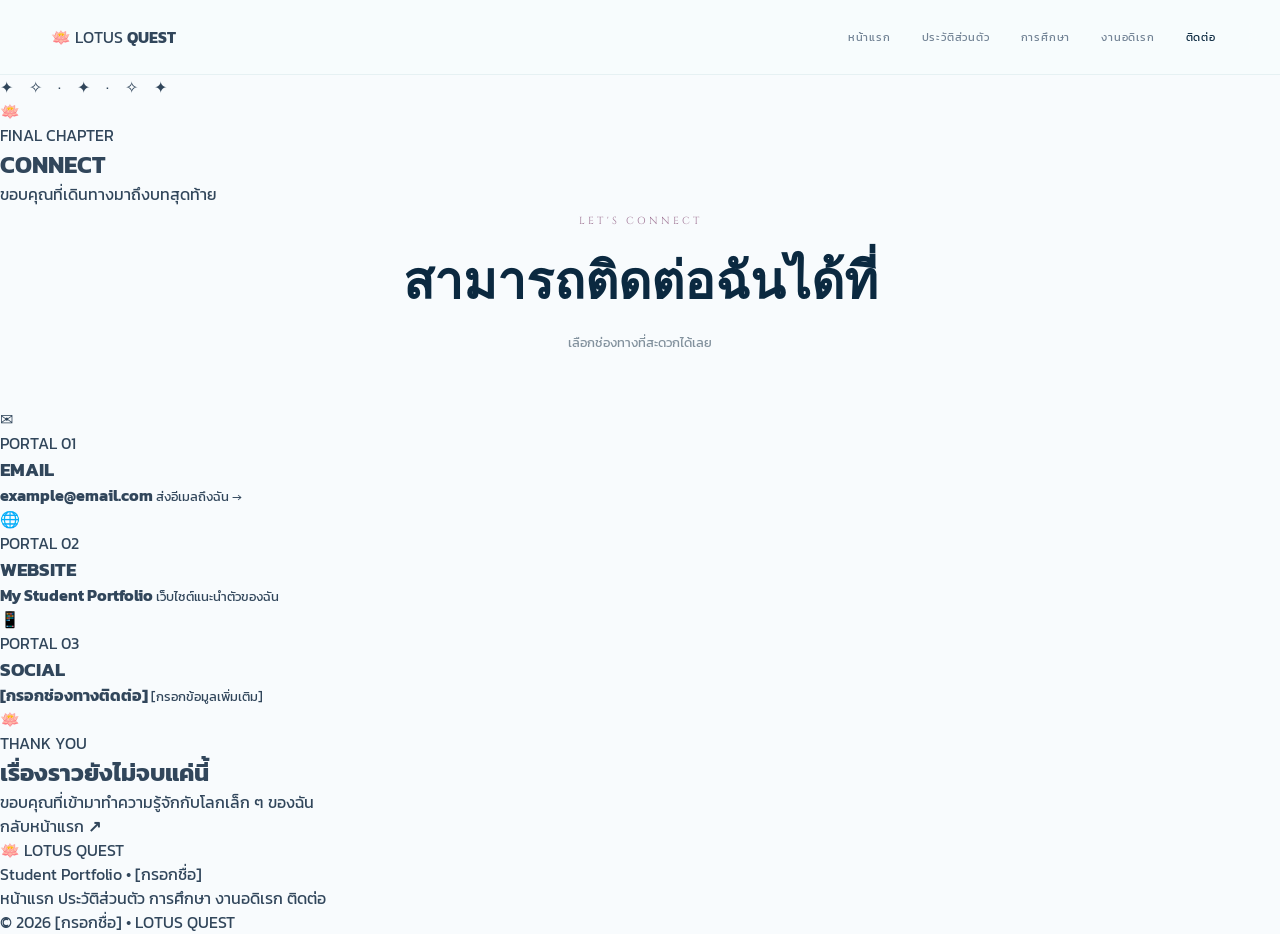
==== commit 0e983728: "Update contact.html" ====
--- a/contact.html
+++ b/contact.html
@@ -1,336 +1,251 @@
 <!DOCTYPE html>
 <html lang="th">
 <head>
-
-    <meta charset="UTF-8">
-
-    <meta
-        name="viewport"
-        content="width=device-width, initial-scale=1.0"
-    >
-
-    <meta
-        name="description"
-        content="ช่องทางติดต่อของนักเรียน"
-    >
-
-    <title>LOTUS | Contact</title>
-
-    <link rel="stylesheet" href="style.css">
-
+  <meta charset="UTF-8">
+  <meta name="viewport" content="width=device-width, initial-scale=1.0">
+  <meta name="description" content="ช่องทางติดต่อของนักเรียน">
+  <title>LOTUS QUEST | ติดต่อ</title>
+  <link rel="stylesheet" href="style.css">
 </head>
 
-<body class="page-contact">
-
-    <header class="site-header">
-
-        <nav class="navbar container">
-
-            <a href="index.html" class="brand">
-
-                <span class="brand-icon">
-                    🪷
-                </span>
-
-                <span class="brand-text">
-                    LOTUS<span>PORTFOLIO</span>
-                </span>
-
-            </a>
-
-
-            <div class="nav-links">
-
-                <a href="index.html">
-                    หน้าแรก
-                </a>
-
-                <a href="profile.html">
-                    ประวัติส่วนตัว
-                </a>
-
-                <a href="education.html">
-                    การศึกษา
-                </a>
-
-                <a href="hobby.html">
-                    งานอดิเรก
-                </a>
-
-                <a href="contact.html" class="active">
-                    ติดต่อ
-                </a>
-
+<body class="contact-page">
+
+  <header class="site-header">
+
+    <nav class="navbar container">
+
+      <a href="index.html" class="brand">
+        <span class="brand-mark">🪷</span>
+        <span>LOTUS <b>QUEST</b></span>
+      </a>
+
+      <div class="nav-links">
+        <a href="index.html">หน้าแรก</a>
+        <a href="profile.html">ประวัติส่วนตัว</a>
+        <a href="education.html">การศึกษา</a>
+        <a href="hobby.html">งานอดิเรก</a>
+        <a class="active" href="contact.html">ติดต่อ</a>
+      </div>
+
+    </nav>
+
+  </header>
+
+
+  <main>
+
+    <section class="page-hero contact-hero">
+
+      <div class="night-sky"></div>
+
+      <div class="night-moon"></div>
+
+      <div class="night-stars">
+        ✦　✧　·　✦　·　✧　✦
+      </div>
+
+      <div class="night-mist nm1"></div>
+      <div class="night-mist nm2"></div>
+
+      <div class="night-water">
+        <span></span>
+        <span></span>
+        <span></span>
+      </div>
+
+      <div class="night-lotus">
+        🪷
+      </div>
+
+      <div class="page-title">
+
+        <span>
+          FINAL CHAPTER
+        </span>
+
+        <h1>
+          CONNECT
+        </h1>
+
+        <p>
+          ขอบคุณที่เดินทางมาถึงบทสุดท้าย
+        </p>
+
+      </div>
+
+    </section>
+
+
+    <section class="content-section">
+
+      <div class="container">
+
+        <div class="section-heading centered">
+
+          <span>
+            LET'S CONNECT
+          </span>
+
+          <h2>
+            สามารถติดต่อฉันได้ที่
+          </h2>
+
+          <p>
+            เลือกช่องทางที่สะดวกได้เลย
+          </p>
+
+        </div>
+
+
+        <div class="contact-grid">
+
+          <a
+            href="mailto:example@email.com"
+            class="contact-card"
+          >
+
+            <div class="contact-icon">
+              ✉
             </div>
 
-        </nav>
-
-    </header>
-
-
-    <main>
-
-        <!-- ==============================
-             CONTACT HERO
-             ============================== -->
-
-        <section class="inner-hero contact-hero">
-
-            <div class="night-moon"></div>
-
-            <div class="night-star star-a">✦</div>
-            <div class="night-star star-b">✧</div>
-            <div class="night-star star-c">✦</div>
-            <div class="night-star star-d">✧</div>
-            <div class="night-star star-e">✦</div>
-
-
-            <div class="night-mist mist-a"></div>
-            <div class="night-mist mist-b"></div>
-
-
-            <div class="inner-title">
-
-                <span class="chapter-label">
-                    FINAL CHAPTER
-                </span>
-
-                <h1>
-                    CONNECT
-                </h1>
-
-                <p>
-                    ขอบคุณที่เดินทางมาถึงบทสุดท้าย
-                </p>
-
+            <span>
+              PORTAL 01
+            </span>
+
+            <h3>
+              EMAIL
+            </h3>
+
+            <strong>
+              example@email.com
+            </strong>
+
+            <small>
+              ส่งอีเมลถึงฉัน →
+            </small>
+
+          </a>
+
+
+          <article class="contact-card">
+
+            <div class="contact-icon">
+              🌐
             </div>
 
-
-            <!-- Lotus -->
-
-            <div class="night-lotus">
-
-                <span></span>
-                <span></span>
-                <span></span>
-                <span></span>
-                <span></span>
-
-                <b></b>
-
+            <span>
+              PORTAL 02
+            </span>
+
+            <h3>
+              WEBSITE
+            </h3>
+
+            <strong>
+              My Student Portfolio
+            </strong>
+
+            <small>
+              เว็บไซต์แนะนำตัวของฉัน
+            </small>
+
+          </article>
+
+
+          <article class="contact-card">
+
+            <div class="contact-icon">
+              📱
             </div>
 
-
-            <!-- Water -->
-
-            <div class="night-water">
-
-                <span></span>
-                <span></span>
-                <span></span>
-
-            </div>
-
-
-            <div class="hero-scroll">
-                <span>FIND ME</span>
-                <i></i>
-            </div>
-
-        </section>
-
-
-        <!-- ==============================
-             CONTACT
-             ============================== -->
-
-        <section class="content-section">
-
-            <div class="container">
-
-                <div class="section-heading center">
-
-                    <span>
-                        LET'S CONNECT
-                    </span>
-
-                    <h2>
-                        สามารถติดต่อฉันได้ที่
-                    </h2>
-
-                    <p>
-                        หากต้องการพูดคุย
-                        หรืออยากรู้จักฉันมากขึ้น
-                    </p>
-
-                </div>
-
-
-                <div class="contact-grid">
-
-
-                    <a
-                        href="mailto:example@email.com"
-                        class="contact-card"
-                    >
-
-                        <div class="contact-card-glow"></div>
-
-                        <div class="contact-icon">
-                            ✉
-                        </div>
-
-                        <span>
-                            PORTAL 01
-                        </span>
-
-                        <h3>
-                            EMAIL
-                        </h3>
-
-                        <strong>
-                            example@email.com
-                        </strong>
-
-                        <small>
-                            ส่งอีเมลถึงฉัน →
-                        </small>
-
-                    </a>
-
-
-                    <article class="contact-card">
-
-                        <div class="contact-card-glow"></div>
-
-                        <div class="contact-icon">
-                            🌐
-                        </div>
-
-                        <span>
-                            PORTAL 02
-                        </span>
-
-                        <h3>
-                            WEBSITE
-                        </h3>
-
-                        <strong>
-                            My Student Portfolio
-                        </strong>
-
-                        <small>
-                            เว็บไซต์แนะนำตัวของฉัน
-                        </small>
-
-                    </article>
-
-
-                    <article class="contact-card">
-
-                        <div class="contact-card-glow"></div>
-
-                        <div class="contact-icon">
-                            📱
-                        </div>
-
-                        <span>
-                            PORTAL 03
-                        </span>
-
-                        <h3>
-                            SOCIAL
-                        </h3>
-
-                        <strong>
-                            [กรอกช่องทางติดต่อ]
-                        </strong>
-
-                        <small>
-                            [กรอกข้อมูลเพิ่มเติม]
-                        </small>
-
-                    </article>
-
-                </div>
-
-            </div>
-
-        </section>
-
-
-        <!-- ==============================
-             FINAL SCENE
-             ============================== -->
-
-        <section class="final-section">
-
-            <div class="final-water"></div>
-
-            <div class="final-lotus">
-                🪷
-            </div>
-
-
-            <div class="final-content">
-
-                <span>
-                    THANK YOU
-                </span>
-
-                <h2>
-                    ขอบคุณที่เยี่ยมชม Portfolio
-                </h2>
-
-                <p>
-                    หวังว่าโลกเล็ก ๆ แห่งนี้
-                    จะทำให้คุณรู้จักฉันมากขึ้น
-                </p>
-
-
-                <a
-                    href="index.html"
-                    class="return-button"
-                >
-                    ← กลับหน้าแรก
-                </a>
-
-            </div>
-
-        </section>
-
-    </main>
-
-
-    <footer class="site-footer">
-
-        <div class="container footer-content">
-
-            <div>
-                <a href="index.html" class="footer-brand">
-                    🪷 LOTUS PORTFOLIO
-                </a>
-
-                <p>
-                    Student Portfolio
-                </p>
-            </div>
-
-            <div class="footer-links">
-                <a href="index.html">หน้าแรก</a>
-                <a href="profile.html">ประวัติส่วนตัว</a>
-                <a href="education.html">การศึกษา</a>
-                <a href="hobby.html">งานอดิเรก</a>
-                <a href="contact.html">ติดต่อ</a>
-            </div>
+            <span>
+              PORTAL 03
+            </span>
+
+            <h3>
+              SOCIAL
+            </h3>
+
+            <strong>
+              [กรอกช่องทางติดต่อ]
+            </strong>
+
+            <small>
+              [กรอกข้อมูลเพิ่มเติม]
+            </small>
+
+          </article>
 
         </div>
 
-        <div class="footer-bottom">
-            © 2026 [กรอกชื่อ] · Student Portfolio
-        </div>
-
-    </footer>
+      </div>
+
+    </section>
+
+
+    <section class="contact-finale">
+
+      <div class="final-ripple r1"></div>
+      <div class="final-ripple r2"></div>
+
+      <div class="final-lotus">
+        🪷
+      </div>
+
+      <div class="final-copy">
+
+        <span>
+          THANK YOU
+        </span>
+
+        <h2>
+          เรื่องราวยังไม่จบแค่นี้
+        </h2>
+
+        <p>
+          ขอบคุณที่เข้ามาทำความรู้จักกับโลกเล็ก ๆ ของฉัน
+        </p>
+
+        <a href="index.html" class="btn btn-light">
+          กลับหน้าแรก <b>↗</b>
+        </a>
+
+      </div>
+
+    </section>
+
+  </main>
+
+
+  <footer class="site-footer">
+
+    <div class="footer-top container">
+
+      <div>
+        <a href="index.html" class="footer-brand">
+          🪷 LOTUS QUEST
+        </a>
+
+        <p>
+          Student Portfolio • [กรอกชื่อ]
+        </p>
+      </div>
+
+      <div class="footer-nav">
+        <a href="index.html">หน้าแรก</a>
+        <a href="profile.html">ประวัติส่วนตัว</a>
+        <a href="education.html">การศึกษา</a>
+        <a href="hobby.html">งานอดิเรก</a>
+        <a href="contact.html">ติดต่อ</a>
+      </div>
+
+    </div>
+
+    <div class="footer-bottom">
+      © 2026 [กรอกชื่อ] • LOTUS QUEST
+    </div>
+
+  </footer>
 
 </body>
 </html>
